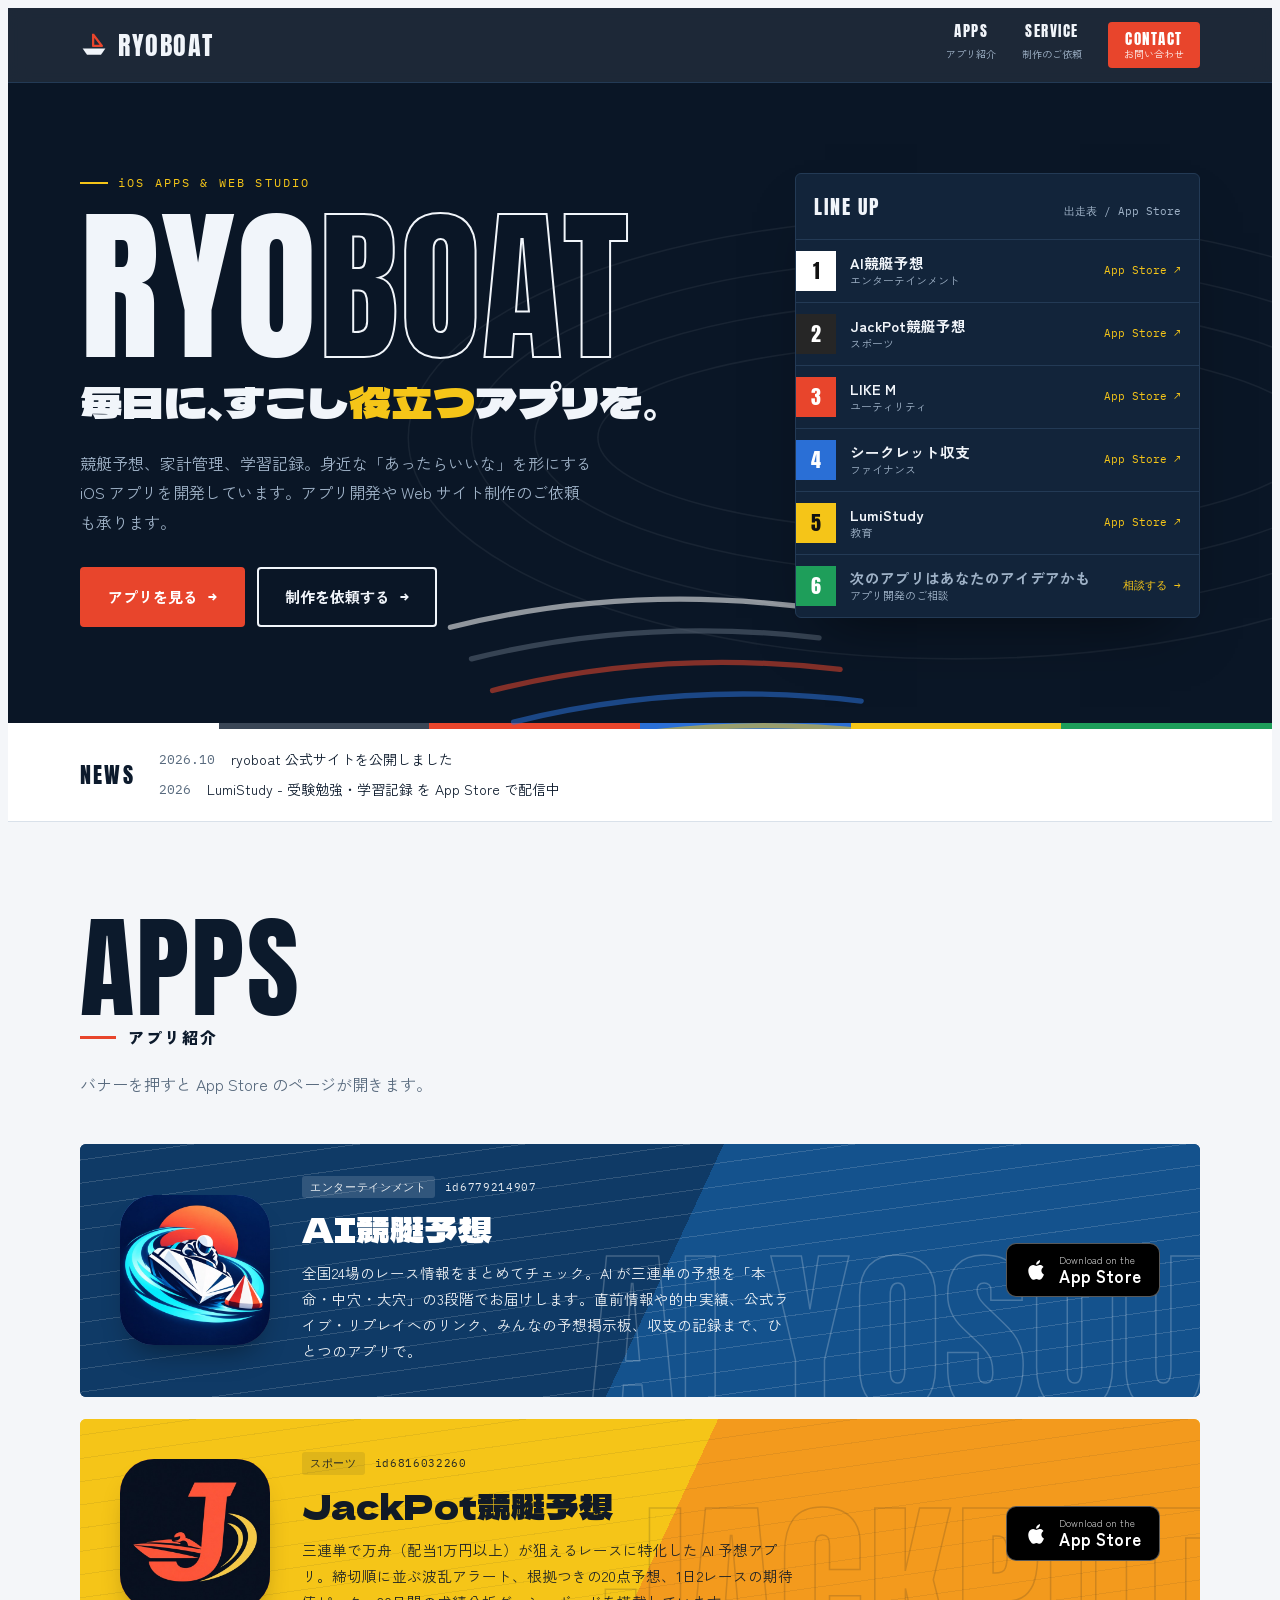
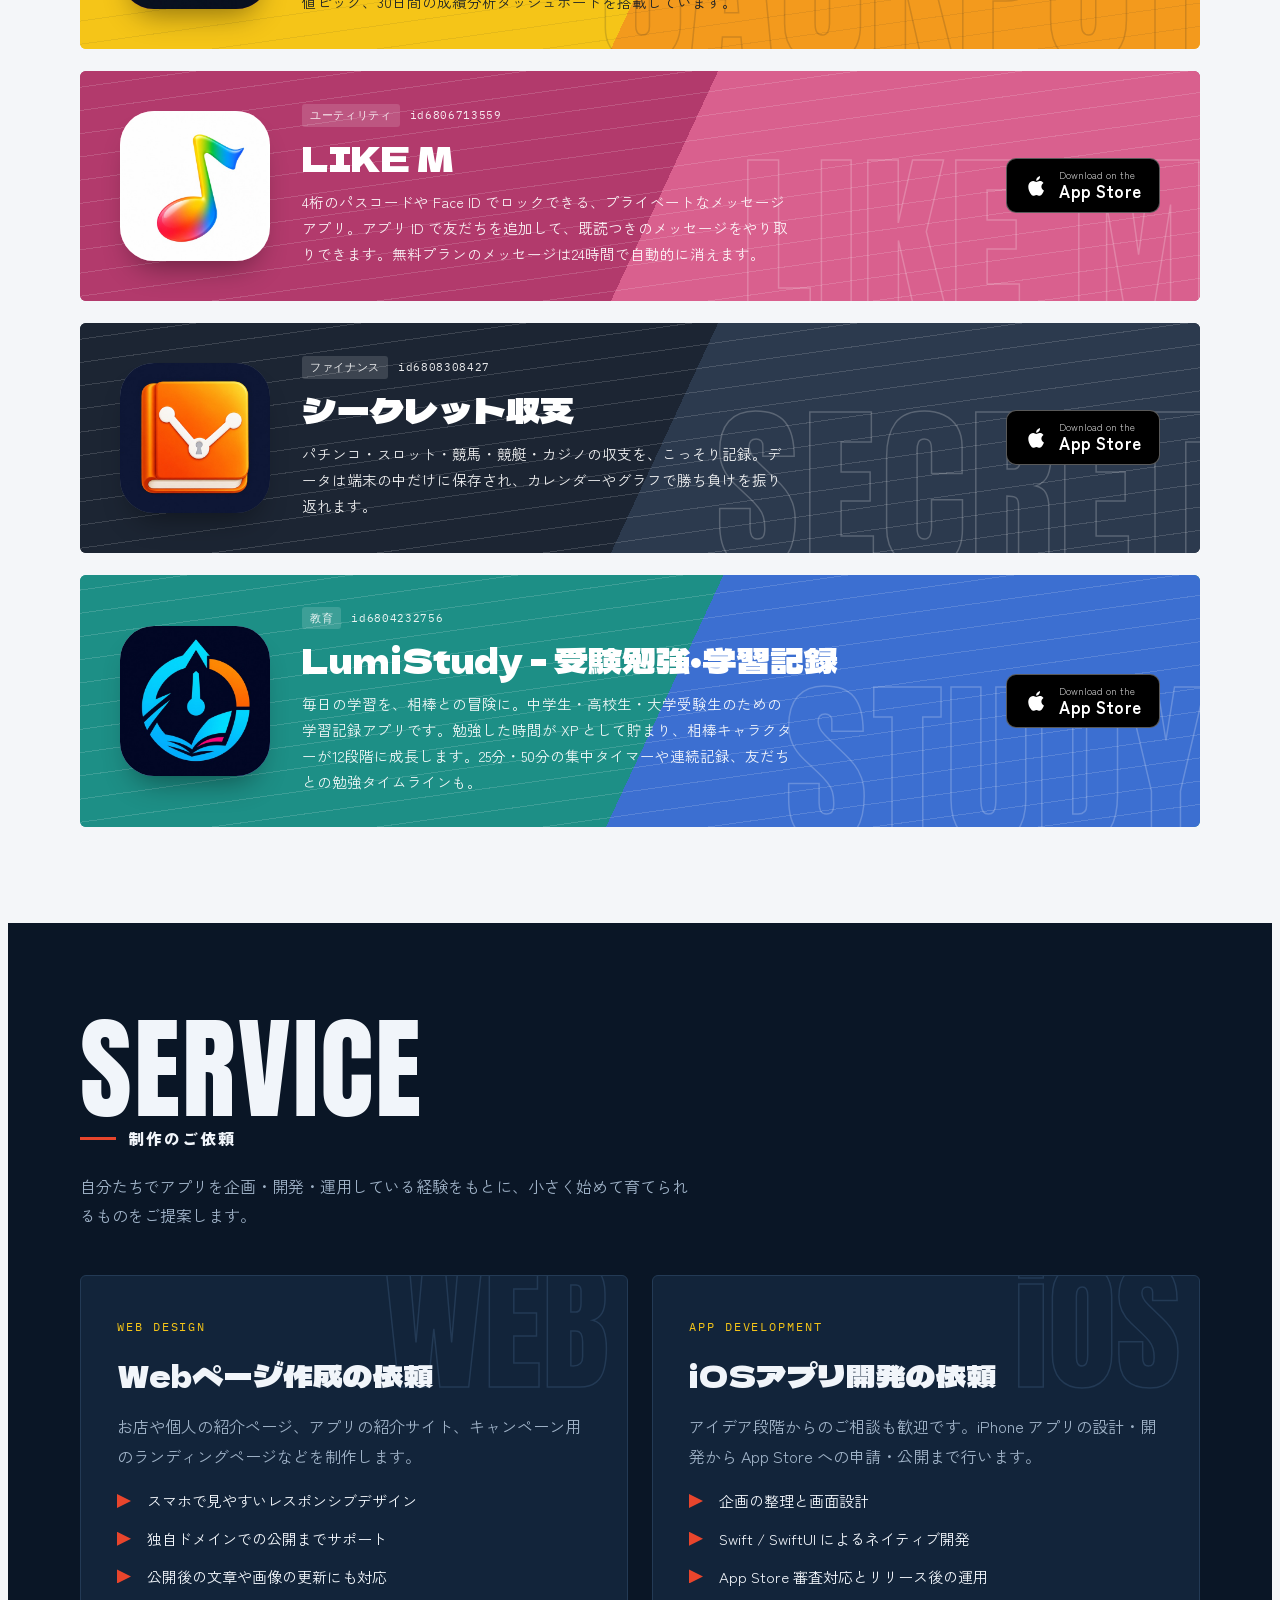
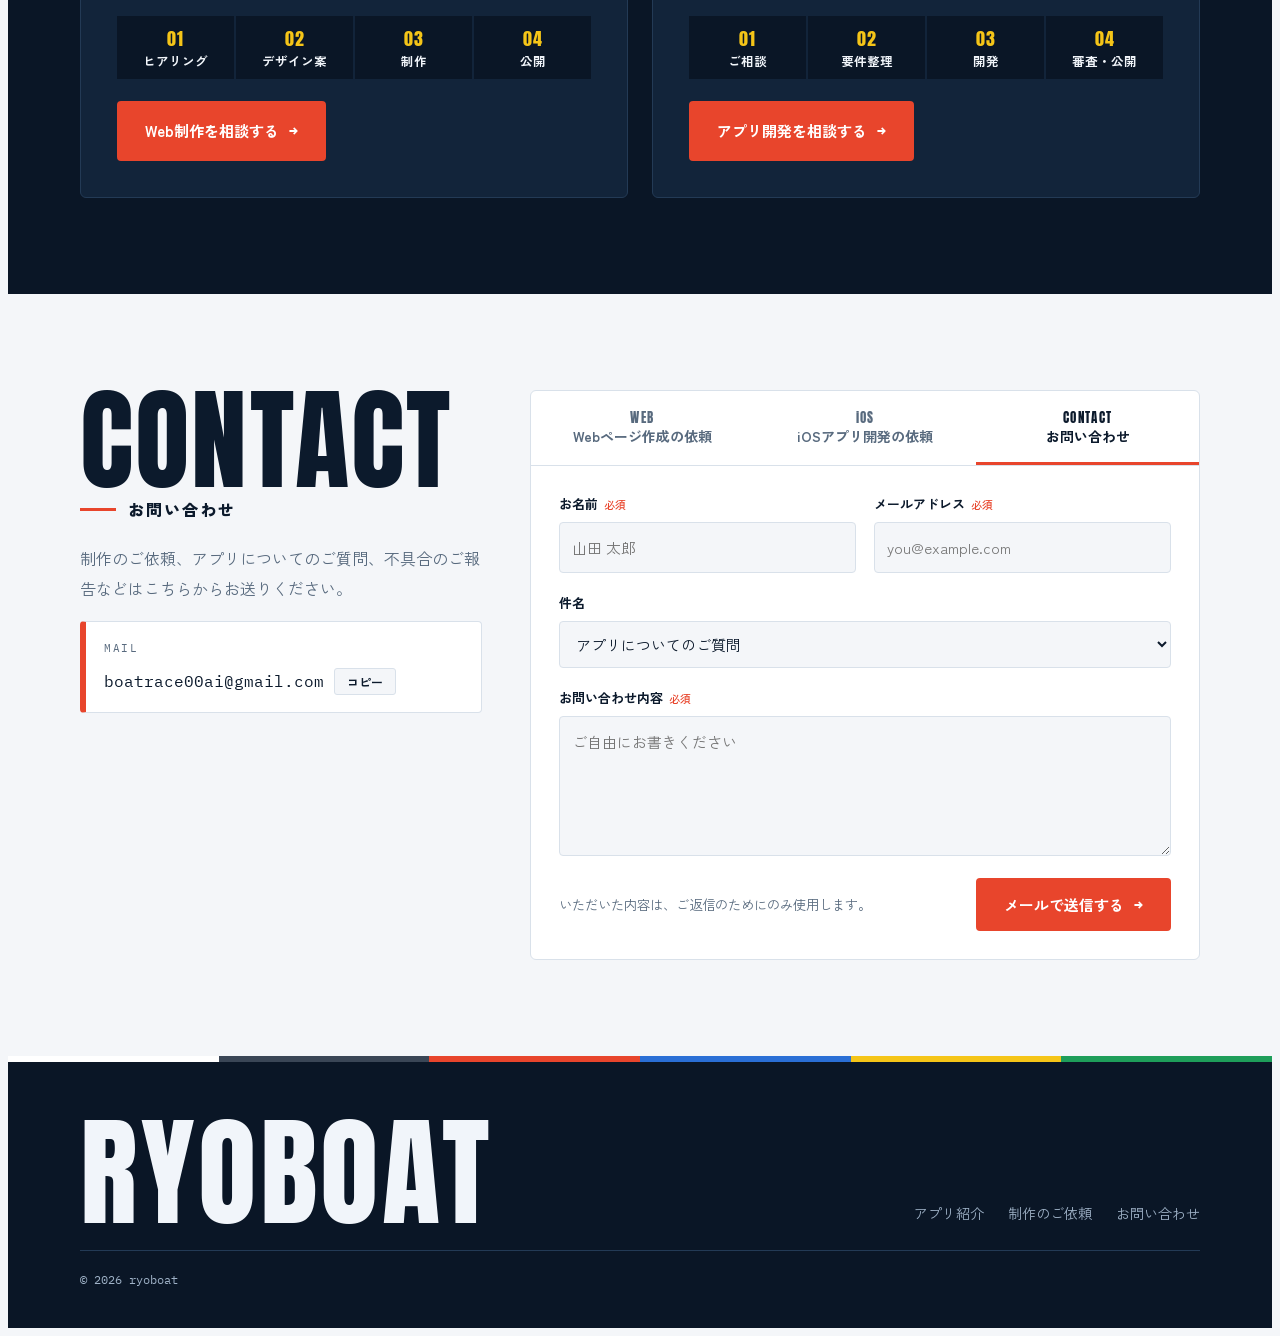
==== index.html @ 985fd4a5 "Add ryoboat.com site Co-Authored-By: Claude Opus 5.5 (1M context) <noreply@anthropic.com> Claude-Ses" ====
<!doctype html>
<html lang="ja">
<head>
<meta charset="utf-8">
<meta name="viewport" content="width=device-width, initial-scale=1, viewport-fit=cover">
<title>ryoboat</title>
<meta name="claude:viewport-fit-sides" content="cover">
<meta name="description" content="ryoboat は iOS アプリの開発と Web サイト制作を行う個人スタジオです。">
<link rel="preconnect" href="https://fonts.googleapis.com">
<link rel="preconnect" href="https://fonts.gstatic.com" crossorigin>
<link rel="stylesheet" href="https://fonts.googleapis.com/css2?family=Anton&family=Dela+Gothic+One&family=Zen+Kaku+Gothic+New:wght@400;500;700;900&family=IBM+Plex+Mono:wght@500&display=swap">
<style>
/* Layout: 夜の水面のような濃紺の帯と明るい紙面を交互に重ねる。英字の大見出し＋和文サブタイトル、競艇の6枠カラーを全体のアクセントに使う */
:root {
  --paper: #f4f6f9;
  --surface: #ffffff;
  --ink: #0c1a2c;
  --muted: #586a7e;
  --line: #d9e1ea;
  --night: #0a1626;       /* 濃紺の帯（両テーマ共通） */
  --night-2: #12243a;
  --night-ink: #f1f5fa;
  --night-muted: #9fb2c7;
  --night-line: #233a55;
  --accent: #e8452c;      /* 3号艇の赤 */
  --accent-ink: #ffffff;
  --lane1: #ffffff; --lane2: #1b1b1b; --lane3: #e8452c; --lane4: #2a6fd6; --lane5: #f5c518; --lane6: #1e9e5a;
  --font-en: "Anton", "Impact", "Arial Narrow", sans-serif;
  --font-display: "Dela Gothic One", "Hiragino Sans", "Yu Gothic", sans-serif;
  --font-body: "Zen Kaku Gothic New", "Hiragino Sans", "Yu Gothic", "Meiryo", sans-serif;
  --font-mono: "IBM Plex Mono", ui-monospace, Menlo, monospace;
}
@media (prefers-color-scheme: dark) {
  :root:not([data-theme="light"]) {
    --paper: #0e1b2b; --surface: #15263b; --ink: #edf2f8; --muted: #9aaec3; --line: #253c57;
    --night: #060e19; --night-2: #0d1a2b; --night-line: #1d3048;
    --accent: #ff5a3c; --accent-ink: #1b0904;
    color-scheme: dark;
  }
}
:root[data-theme="dark"] {
  --paper: #0e1b2b; --surface: #15263b; --ink: #edf2f8; --muted: #9aaec3; --line: #253c57;
  --night: #060e19; --night-2: #0d1a2b; --night-line: #1d3048;
  --accent: #ff5a3c; --accent-ink: #1b0904;
  color-scheme: dark;
}

* { box-sizing: border-box; }
[hidden] { display: none !important; }
html { scroll-behavior: smooth; }
@media (prefers-reduced-motion: reduce) { html { scroll-behavior: auto; } *, *::before, *::after { transition: none !important; } }
body {
  background: var(--paper); color: var(--ink);
  font-family: var(--font-body); font-size: 16px; line-height: 1.85;
  -webkit-font-smoothing: antialiased; overflow-x: hidden;
}
a { color: inherit; }
:focus-visible { outline: 3px solid var(--lane5); outline-offset: 3px; border-radius: 4px; }

.wrap {
  max-width: 1160px; margin: 0 auto;
  padding-left: max(20px, env(safe-area-inset-left, 0px));
  padding-right: max(20px, env(safe-area-inset-right, 0px));
}
.night { background: var(--night); color: var(--night-ink); }

/* 6枠カラーのストライプ */
.lanes { display: flex; height: 6px; }
.lanes i { flex: 1; }
.lanes i:nth-child(1) { background: var(--lane1); } .lanes i:nth-child(2) { background: var(--lane2); }
.lanes i:nth-child(3) { background: var(--lane3); } .lanes i:nth-child(4) { background: var(--lane4); }
.lanes i:nth-child(5) { background: var(--lane5); } .lanes i:nth-child(6) { background: var(--lane6); }
.night .lanes i:nth-child(2) { background: #3a4656; }

/* Header */
.site-header {
  position: sticky; top: env(safe-area-inset-top, 0px); z-index: 20;
  background: color-mix(in srgb, var(--night) 92%, transparent); color: var(--night-ink);
  backdrop-filter: blur(10px); -webkit-backdrop-filter: blur(10px);
  border-bottom: 1px solid var(--night-line);
}
.site-header .wrap { display: flex; align-items: center; justify-content: space-between; gap: 16px; padding-block: 14px; }
.logo { font-family: var(--font-en); font-size: 26px; letter-spacing: .06em; text-decoration: none; display: flex; align-items: center; gap: 10px; line-height: 1; }
.logo svg { width: 28px; height: 28px; }
.nav { display: flex; gap: 4px 26px; flex-wrap: wrap; justify-content: flex-end; }
.nav a { text-decoration: none; display: grid; line-height: 1.2; text-align: center; }
.nav a b { font-family: var(--font-en); font-weight: 400; font-size: 15px; letter-spacing: .1em; }
.nav a span { font-size: 10px; color: var(--night-muted); }
.nav a:hover b { color: var(--lane5); }
.nav .contact-link { background: var(--accent); color: var(--accent-ink); padding: 8px 16px; border-radius: 4px; }
.nav .contact-link span { color: inherit; opacity: .85; }
.nav .contact-link:hover b { color: inherit; }
@media (max-width: 640px) { .nav .hide-sm { display: none; } }

/* Hero */
.hero { position: relative; overflow: hidden; }
.hero-bg { position: absolute; inset: 0; pointer-events: none; }
.hero-bg svg { width: 100%; height: 100%; }
.hero .wrap { position: relative; display: grid; grid-template-columns: minmax(0, 1.25fr) minmax(0, .75fr); gap: 40px; align-items: center; padding-block: 80px 96px; }
@media (max-width: 880px) { .hero .wrap { grid-template-columns: 1fr; padding-block: 56px 64px; } }
.hero-copy { min-width: 0; }
.kicker { display: inline-flex; align-items: center; gap: 10px; font-family: var(--font-mono); font-size: 12px; letter-spacing: .18em; color: var(--lane5); }
.kicker::before { content: ""; width: 28px; height: 2px; background: currentColor; }
.hero-en {
  font-family: var(--font-en); font-weight: 400; line-height: .9; letter-spacing: .01em;
  font-size: clamp(64px, 13vw, 168px); margin: 18px 0 10px;
  color: transparent; -webkit-text-stroke: 2px var(--night-ink);
}
.hero-en span { color: var(--night-ink); -webkit-text-stroke: 0; }
.hero h1 { font-family: var(--font-display); font-weight: 400; font-size: clamp(26px, 3.6vw, 42px); line-height: 1.4; margin: 0 0 18px; text-wrap: balance; }
.hero h1 em { font-style: normal; color: var(--lane5); }
.hero p.lead { max-width: 32em; color: var(--night-muted); margin: 0 0 30px; }
.cta-row { display: flex; flex-wrap: wrap; gap: 12px; }
.btn {
  display: inline-flex; align-items: center; gap: 10px;
  padding: 14px 26px; border-radius: 4px; font-weight: 700; font-size: 15px;
  text-decoration: none; border: 2px solid currentColor; background: transparent; color: inherit;
  cursor: pointer; font-family: inherit; transition: transform .2s ease, background-color .2s ease;
}
.btn::after { content: "→"; font-family: var(--font-mono); }
.btn:hover { transform: translateX(2px); }
.btn.primary { background: var(--accent); border-color: var(--accent); color: var(--accent-ink); }

/* Hero visual: 6艇のアプリ「出走表」 */
.racecard { background: var(--night-2); border: 1px solid var(--night-line); border-radius: 6px; overflow: hidden; box-shadow: 0 30px 60px -30px rgba(0,0,0,.6); }
.racecard-head { display: flex; justify-content: space-between; align-items: baseline; padding: 14px 18px; border-bottom: 1px solid var(--night-line); }
.racecard-head b { font-family: var(--font-en); font-weight: 400; font-size: 20px; letter-spacing: .08em; }
.racecard-head span { font-family: var(--font-mono); font-size: 11px; color: var(--night-muted); }
.racecard ol { list-style: none; margin: 0; padding: 0; }
.racecard li a { display: grid; grid-template-columns: 40px 1fr auto; align-items: center; gap: 14px; padding: 11px 18px 11px 0; border-bottom: 1px solid var(--night-line); text-decoration: none; transition: background-color .2s ease; }
.racecard li:last-child a { border-bottom: 0; }
.racecard li a:hover { background: rgba(255,255,255,.04); }
.waku { height: 100%; min-height: 40px; display: grid; place-items: center; font-family: var(--font-en); font-size: 20px; }
.waku.w1 { background: var(--lane1); color: #111; } .waku.w2 { background: #262626; color: #fff; }
.waku.w3 { background: var(--lane3); color: #fff; } .waku.w4 { background: var(--lane4); color: #fff; }
.waku.w5 { background: var(--lane5); color: #111; } .waku.w6 { background: var(--lane6); color: #fff; }
.racecard .rname { font-weight: 700; font-size: 14.5px; line-height: 1.35; min-width: 0; }
.racecard .rname small { display: block; font-weight: 400; font-size: 11px; color: var(--night-muted); }
.racecard .go { font-family: var(--font-mono); font-size: 11px; color: var(--lane5); white-space: nowrap; }
.racecard li.next .rname { color: var(--night-muted); }

/* NEWS */
.news { border-bottom: 1px solid var(--line); background: var(--surface); }
.news .wrap { display: grid; grid-template-columns: auto minmax(0, 1fr); gap: 24px; align-items: center; padding-block: 18px; }
.news h2 { margin: 0; font-family: var(--font-en); font-weight: 400; font-size: 22px; letter-spacing: .1em; line-height: 1; }
.news ul { list-style: none; margin: 0; padding: 0; display: grid; gap: 4px; }
.news li { display: flex; flex-wrap: wrap; gap: 4px 16px; font-size: 14px; }
.news time { font-family: var(--font-mono); font-size: 12.5px; color: var(--muted); font-variant-numeric: tabular-nums; padding-top: 1px; }
.tag-tmp { font-size: 10.5px; color: var(--accent); border: 1px dashed currentColor; border-radius: 3px; padding: 0 6px; line-height: 1.7; align-self: center; }

/* Section heading */
section.block { padding-block: 96px; }
@media (max-width: 640px) { section.block { padding-block: 64px; } }
.heading { display: grid; gap: 4px; margin-bottom: 44px; }
.heading .en { font-family: var(--font-en); font-weight: 400; font-size: clamp(56px, 9vw, 112px); line-height: .9; letter-spacing: .02em; }
.heading .ja { display: flex; align-items: center; gap: 12px; font-weight: 900; font-size: 16px; letter-spacing: .12em; }
.heading .ja::before { content: ""; width: 36px; height: 3px; background: var(--accent); }
.heading p { margin: 14px 0 0; color: var(--muted); max-width: 38em; }
.night .heading p { color: var(--night-muted); }

/* App banners */
.apps { display: grid; gap: 22px; }
.banner {
  position: relative; overflow: hidden; isolation: isolate;
  display: grid; grid-template-columns: 150px minmax(0, 1fr) auto; align-items: center; gap: 32px;
  min-height: 230px; padding: 32px 40px; border-radius: 6px;
  color: #fff; text-decoration: none; background: var(--b1);
  transition: transform .25s ease, box-shadow .25s ease;
}
.banner::before { /* 斜めの色面 */
  content: ""; position: absolute; inset: 0; z-index: -2;
  background: linear-gradient(115deg, var(--b1) 0 52%, var(--b2) 52% 100%);
}
.banner::after { /* 水面ライン */
  content: ""; position: absolute; inset: 0; z-index: -1; opacity: .14;
  background: repeating-linear-gradient(-8deg, transparent 0 22px, #fff 22px 23px);
}
.banner:hover { transform: translateY(-3px); box-shadow: 0 22px 40px -24px rgba(10,22,38,.55); }
.banner .ghost {
  position: absolute; right: -10px; bottom: -28px; z-index: -1;
  font-family: var(--font-en); font-size: clamp(90px, 14vw, 180px); line-height: 1; letter-spacing: .02em;
  color: transparent; -webkit-text-stroke: 1.5px rgba(255,255,255,.22); white-space: nowrap; pointer-events: none;
}
.banner .icon {
  width: 150px; height: 150px; border-radius: 34px; display: grid; place-items: center;
  font-family: var(--font-en); font-size: 54px; letter-spacing: .02em;
  background: var(--ic); color: #fff; box-shadow: 0 18px 30px -14px rgba(0,0,0,.45), inset 0 0 0 1px rgba(255,255,255,.2);
}
.banner .icon { position: relative; overflow: hidden; }
.banner .icon img { position: absolute; inset: 0; width: 100%; height: 100%; object-fit: cover; }
.banner .body { min-width: 0; }
.banner .meta { display: flex; flex-wrap: wrap; gap: 6px 10px; align-items: center; font-family: var(--font-mono); font-size: 11px; letter-spacing: .06em; opacity: .9; }
.banner .meta .chip { background: rgba(255,255,255,.16); border-radius: 3px; padding: 1px 8px; }
.banner .meta .tmp { border: 1px dashed rgba(255,255,255,.7); border-radius: 3px; padding: 0 7px; }
.banner h3 { font-family: var(--font-display); font-weight: 400; font-size: clamp(24px, 3vw, 34px); line-height: 1.35; margin: 8px 0 8px; text-wrap: balance; }
.banner p { margin: 0; font-size: 14.5px; line-height: 1.8; max-width: 34em; opacity: .92; }
.store {
  display: inline-flex; align-items: center; gap: 10px; white-space: nowrap;
  background: #000; color: #fff; border: 1px solid rgba(255,255,255,.35); border-radius: 10px; padding: 10px 18px;
  font-size: 13px; line-height: 1.2;
}
.store svg { width: 24px; height: 24px; }
.store small { display: block; font-size: 10px; opacity: .8; }
.store strong { font-size: 17px; font-weight: 700; letter-spacing: .01em; }
.banner.dark-text { color: #111a26; }
.banner.dark-text .ghost { -webkit-text-stroke-color: rgba(17,26,38,.16); }
.banner.dark-text .meta .chip { background: rgba(17,26,38,.1); }
.banner.dark-text .meta .tmp { border-color: rgba(17,26,38,.55); }
.banner.dark-text::after { background: repeating-linear-gradient(-8deg, transparent 0 22px, #111a26 22px 23px); opacity: .07; }
@media (max-width: 820px) {
  .banner { grid-template-columns: 96px minmax(0, 1fr); gap: 18px 20px; padding: 24px; min-height: 0; }
  .banner .icon { width: 96px; height: 96px; border-radius: 22px; font-size: 34px; }
  .banner .store { grid-column: 1 / -1; justify-self: start; }
}
@media (max-width: 460px) {
  .banner { grid-template-columns: 1fr; }
  .banner .icon { width: 80px; height: 80px; border-radius: 19px; font-size: 28px; }
}

/* Services */
.services { display: grid; grid-template-columns: repeat(2, minmax(0, 1fr)); gap: 24px; }
@media (max-width: 820px) { .services { grid-template-columns: 1fr; } }
.service { position: relative; overflow: hidden; background: var(--night-2); border: 1px solid var(--night-line); border-radius: 6px; padding: 40px 36px 36px; display: flex; flex-direction: column; gap: 16px; }
.service .big { position: absolute; top: -18px; right: 18px; font-family: var(--font-en); font-size: 140px; line-height: 1; color: transparent; -webkit-text-stroke: 1.5px var(--night-line); pointer-events: none; }
.service .label { font-family: var(--font-mono); font-size: 12px; letter-spacing: .16em; color: var(--lane5); position: relative; }
.service h3 { font-family: var(--font-display); font-weight: 400; font-size: clamp(24px, 2.8vw, 30px); margin: 0; line-height: 1.4; position: relative; }
.service > p { margin: 0; color: var(--night-muted); position: relative; }
.service ul { margin: 0; padding: 0; list-style: none; display: grid; gap: 10px; }
.service li { display: grid; grid-template-columns: 22px 1fr; gap: 8px; font-size: 15px; }
.service li::before { content: ""; width: 14px; height: 14px; margin-top: .45em; background: var(--accent); clip-path: polygon(0 0, 100% 50%, 0 100%); }
.steps { display: grid; grid-template-columns: repeat(4, minmax(0, 1fr)); gap: 2px; margin-top: auto; padding-top: 10px; counter-reset: step; }
.steps span { counter-increment: step; background: var(--night); padding: 10px 8px; font-size: 12.5px; font-weight: 700; text-align: center; line-height: 1.4; }
.steps span::before { content: "0" counter(step); display: block; font-family: var(--font-en); font-weight: 400; font-size: 18px; color: var(--lane5); letter-spacing: .04em; }
.service .btn { align-self: flex-start; margin-top: 6px; }

/* Contact */
.contact { display: grid; grid-template-columns: minmax(0, .9fr) minmax(0, 1.5fr); gap: 48px; align-items: start; }
@media (max-width: 900px) { .contact { grid-template-columns: 1fr; gap: 8px; } }
.contact-aside > p { color: var(--muted); margin: 0 0 18px; }
.mail-card { background: var(--surface); border: 1px solid var(--line); border-left: 6px solid var(--accent); border-radius: 4px; padding: 16px 18px; display: grid; gap: 8px; }
.mail-card small { font-family: var(--font-mono); font-size: 11px; letter-spacing: .14em; color: var(--muted); }
.mail-row { display: flex; flex-wrap: wrap; align-items: center; gap: 10px; }
.mail-row span { font-family: var(--font-mono); font-size: 16px; user-select: all; overflow-wrap: anywhere; }
.mini { font-family: var(--font-body); font-size: 12px; font-weight: 700; padding: 4px 12px; border-radius: 3px; border: 1px solid var(--line); background: var(--paper); color: var(--ink); cursor: pointer; }

.form { background: var(--surface); border: 1px solid var(--line); border-radius: 6px; padding: 28px; }
.tabs { display: grid; grid-template-columns: repeat(3, minmax(0, 1fr)); gap: 0; margin: -28px -28px 26px; border-bottom: 1px solid var(--line); }
.tab { border: 0; border-bottom: 3px solid transparent; background: transparent; color: var(--muted); font-family: inherit; font-size: 14px; font-weight: 700; padding: 18px 10px 15px; cursor: pointer; line-height: 1.4; }
.tab small { display: block; font-family: var(--font-en); font-weight: 400; font-size: 13px; letter-spacing: .1em; }
.tab[aria-selected="true"] { color: var(--ink); border-bottom-color: var(--accent); }
@media (max-width: 520px) { .tab { font-size: 12px; padding-inline: 4px; } }
.fields { display: grid; grid-template-columns: repeat(2, minmax(0, 1fr)); gap: 18px; }
@media (max-width: 560px) { .fields { grid-template-columns: 1fr; } }
.field { display: grid; gap: 6px; min-width: 0; }
.field.full { grid-column: 1 / -1; }
.field label { font-size: 13px; font-weight: 700; }
.field label .req { color: var(--accent); font-weight: 500; margin-left: 6px; font-size: 11px; }
input, select, textarea {
  width: 100%; font: inherit; font-size: 15px; color: var(--ink);
  background: var(--paper); border: 1px solid var(--line); border-radius: 4px; padding: 11px 12px;
}
textarea { min-height: 140px; resize: vertical; }
input:focus, select:focus, textarea:focus { outline: 2px solid var(--lane4); outline-offset: 0; border-color: transparent; }
.form-foot { display: flex; flex-wrap: wrap; align-items: center; justify-content: space-between; gap: 14px; margin-top: 22px; }
.form-foot small { color: var(--muted); }
.result { margin-top: 22px; border: 1px dashed var(--lane4); border-radius: 4px; padding: 16px; }
.result h4 { margin: 0 0 6px; font-size: 15px; }
.result p { margin: 0 0 10px; font-size: 13.5px; color: var(--muted); }
.result pre { margin: 0 0 10px; white-space: pre-wrap; overflow-wrap: anywhere; font-family: var(--font-mono); font-size: 12.5px; background: var(--paper); border-radius: 4px; padding: 12px; max-height: 260px; overflow: auto; }

/* Footer */
footer .wrap { display: grid; grid-template-columns: minmax(0, 1fr) auto; gap: 24px; align-items: end; padding-block: 56px 36px; }
@media (max-width: 640px) { footer .wrap { grid-template-columns: 1fr; } }
footer .wordmark { font-family: var(--font-en); font-size: clamp(56px, 10vw, 120px); line-height: .9; letter-spacing: .03em; }
footer nav { display: flex; flex-wrap: wrap; gap: 8px 24px; font-size: 14px; }
footer nav a { text-decoration: none; color: var(--night-muted); }
footer nav a:hover { color: var(--night-ink); }
footer .copy { grid-column: 1 / -1; font-family: var(--font-mono); font-size: 12px; color: var(--night-muted); border-top: 1px solid var(--night-line); padding-top: 18px; }
</style>
</head>
<body>

<svg width="0" height="0" style="position:absolute" aria-hidden="true">
  <symbol id="apple" viewBox="0 0 24 24"><path fill="currentColor" d="M16.4 12.6c0-2.4 2-3.6 2.1-3.7-1.1-1.7-2.9-1.9-3.5-1.9-1.5-.2-2.9.9-3.7.9-.8 0-1.9-.9-3.2-.8-1.6 0-3.1 1-4 2.4-1.7 3-.4 7.4 1.2 9.8.8 1.2 1.8 2.5 3 2.4 1.2 0 1.7-.8 3.1-.8 1.5 0 1.9.8 3.2.8 1.3 0 2.2-1.2 3-2.4.9-1.4 1.3-2.7 1.3-2.8 0 0-2.5-1-2.5-3.9zM14 5.3c.7-.8 1.1-1.9 1-3-1 0-2.1.7-2.8 1.5-.6.7-1.2 1.8-1 2.9 1.1.1 2.1-.6 2.8-1.4z"/></symbol>
</svg>

<header class="site-header">
  <div class="wrap">
    <a class="logo" href="#top" aria-label="ryoboat トップへ">
      <svg viewBox="0 0 32 32" aria-hidden="true"><path d="M3 20h26l-5 7H8z" fill="currentColor"/><path d="M15 3v15M15 4l10 13H15" fill="none" stroke="var(--accent)" stroke-width="2.6" stroke-linejoin="round"/></svg>
      RYOBOAT
    </a>
    <nav class="nav" aria-label="メインメニュー">
      <a href="#apps"><b>APPS</b><span>アプリ紹介</span></a>
      <a href="#services" class="hide-sm"><b>SERVICE</b><span>制作のご依頼</span></a>
      <a href="#contact" class="contact-link"><b>CONTACT</b><span>お問い合わせ</span></a>
    </nav>
  </div>
</header>

<main id="top">
  <div class="hero night">
    <div class="hero-bg" aria-hidden="true">
      <svg viewBox="0 0 1200 700" preserveAspectRatio="xMidYMid slice">
        <g fill="none" stroke="#ffffff" stroke-opacity=".06" stroke-width="1.5">
          <ellipse cx="900" cy="380" rx="520" ry="210"/>
          <ellipse cx="900" cy="380" rx="460" ry="170"/>
          <ellipse cx="900" cy="380" rx="400" ry="130"/>
          <ellipse cx="900" cy="380" rx="340" ry="90"/>
        </g>
        <g stroke-width="5" stroke-linecap="round" fill="none" stroke-opacity=".55">
          <path d="M420 560 q 160 -40 330 -20" stroke="#ffffff"/>
          <path d="M440 590 q 160 -40 330 -20" stroke="#5c6878"/>
          <path d="M460 620 q 160 -40 330 -20" stroke="#e8452c"/>
          <path d="M480 650 q 160 -40 330 -20" stroke="#2a6fd6"/>
          <path d="M500 680 q 160 -40 330 -20" stroke="#f5c518"/>
          <path d="M520 710 q 160 -40 330 -20" stroke="#1e9e5a"/>
        </g>
      </svg>
    </div>
    <div class="wrap">
      <div class="hero-copy">
        <div class="kicker">iOS APPS &amp; WEB STUDIO</div>
        <p class="hero-en" aria-hidden="true"><span>RYO</span>BOAT</p>
        <h1>毎日に、すこし<em>役立つ</em>アプリを。</h1>
        <p class="lead">競艇予想、家計管理、学習記録。身近な「あったらいいな」を形にする iOS アプリを開発しています。アプリ開発や Web サイト制作のご依頼も承ります。</p>
        <div class="cta-row">
          <a class="btn primary" href="#apps">アプリを見る</a>
          <a class="btn" href="#services">制作を依頼する</a>
        </div>
      </div>

      <div class="racecard" aria-label="アプリ一覧">
        <div class="racecard-head"><b>LINE UP</b><span>出走表 / App Store</span></div>
        <ol>
          <li><a href="https://apps.apple.com/us/app/ai%E7%AB%B6%E8%89%87%E4%BA%88%E6%83%B3/id6779214907" target="_blank" rel="noopener"><span class="waku w1">1</span><span class="rname">AI競艇予想<small>エンターテインメント</small></span><span class="go">App Store ↗</span></a></li>
          <li><a href="https://apps.apple.com/us/app/jackpot%E7%AB%B6%E8%89%87%E4%BA%88%E6%83%B3/id6816032260" target="_blank" rel="noopener"><span class="waku w2">2</span><span class="rname">JackPot競艇予想<small>スポーツ</small></span><span class="go">App Store ↗</span></a></li>
          <li><a href="https://apps.apple.com/us/app/like-m/id6806713559" target="_blank" rel="noopener"><span class="waku w3">3</span><span class="rname">LIKE M<small>ユーティリティ</small></span><span class="go">App Store ↗</span></a></li>
          <li><a href="https://apps.apple.com/us/app/%E3%82%B7%E3%83%BC%E3%82%AF%E3%83%AC%E3%83%83%E3%83%88%E5%8F%8E%E6%94%AF/id6808308427" target="_blank" rel="noopener"><span class="waku w4">4</span><span class="rname">シークレット収支<small>ファイナンス</small></span><span class="go">App Store ↗</span></a></li>
          <li><a href="https://apps.apple.com/us/app/lumistudy-%E5%8F%97%E9%A8%93%E5%8B%89%E5%BC%B7-%E5%AD%A6%E7%BF%92%E8%A8%98%E9%8C%B2/id6804232756" target="_blank" rel="noopener"><span class="waku w5">5</span><span class="rname">LumiStudy<small>教育</small></span><span class="go">App Store ↗</span></a></li>
          <li class="next"><a href="#contact" data-open-tab="ios"><span class="waku w6">6</span><span class="rname">次のアプリはあなたのアイデアかも<small>アプリ開発のご相談</small></span><span class="go">相談する →</span></a></li>
        </ol>
      </div>
    </div>
    <div class="lanes" aria-hidden="true"><i></i><i></i><i></i><i></i><i></i><i></i></div>
  </div>

  <div class="news">
    <div class="wrap">
      <h2>NEWS</h2>
      <ul>
        <li><time datetime="2026-10">2026.10</time><span>ryoboat 公式サイトを公開しました</span></li>
        <li><time datetime="2026">2026</time><span>LumiStudy - 受験勉強・学習記録 を App Store で配信中</span></li>
      </ul>
    </div>
  </div>

  <section class="block" id="apps">
    <div class="wrap">
      <div class="heading">
        <span class="en">APPS</span>
        <span class="ja">アプリ紹介</span>
        <p>バナーを押すと App Store のページが開きます。</p>
      </div>

      <div class="apps">
        <a class="banner" style="--b1:#0f3a66;--b2:#14528d;--ic:linear-gradient(140deg,#2a6fd6,#0a1626)" href="https://apps.apple.com/us/app/ai%E7%AB%B6%E8%89%87%E4%BA%88%E6%83%B3/id6779214907" target="_blank" rel="noopener">
          <span class="ghost" aria-hidden="true">AI YOSOU</span>
          <span class="icon" aria-hidden="true">AI<img src="icons/ai-kyotei.png" alt="" width="512" height="512" loading="lazy" onerror="this.remove()"></span>
          <span class="body">
            <span class="meta"><span class="chip">エンターテインメント</span><span>id6779214907</span></span>
            <h3>AI競艇予想</h3>
            <p>全国24場のレース情報をまとめてチェック。AI が三連単の予想を「本命・中穴・大穴」の3段階でお届けします。直前情報や的中実績、公式ライブ・リプレイへのリンク、みんなの予想掲示板、収支の記録まで、ひとつのアプリで。</p>
          </span>
          <span class="store"><svg aria-hidden="true"><use href="#apple"/></svg><span><small>Download on the</small><strong>App Store</strong></span></span>
        </a>

        <a class="banner dark-text" style="--b1:#f5c518;--b2:#f39a1d;--ic:linear-gradient(140deg,#e8452c,#8f1d0e)" href="https://apps.apple.com/us/app/jackpot%E7%AB%B6%E8%89%87%E4%BA%88%E6%83%B3/id6816032260" target="_blank" rel="noopener">
          <span class="ghost" aria-hidden="true">JACKPOT</span>
          <span class="icon" aria-hidden="true">JP<img src="icons/jackpot.png" alt="" width="512" height="512" loading="lazy" onerror="this.remove()"></span>
          <span class="body">
            <span class="meta"><span class="chip">スポーツ</span><span>id6816032260</span></span>
            <h3>JackPot競艇予想</h3>
            <p>三連単で万舟（配当1万円以上）が狙えるレースに特化した AI 予想アプリ。締切順に並ぶ波乱アラート、根拠つきの20点予想、1日2レースの期待値ピック、30日間の成績分析ダッシュボードを搭載しています。</p>
          </span>
          <span class="store"><svg aria-hidden="true"><use href="#apple"/></svg><span><small>Download on the</small><strong>App Store</strong></span></span>
        </a>

        <a class="banner" style="--b1:#b23a6c;--b2:#d9608e;--ic:linear-gradient(140deg,#ff9fbf,#9b2a5c)" href="https://apps.apple.com/us/app/like-m/id6806713559" target="_blank" rel="noopener">
          <span class="ghost" aria-hidden="true">LIKE M</span>
          <span class="icon" aria-hidden="true">LM<img src="icons/like-m.png" alt="" width="512" height="512" loading="lazy" onerror="this.remove()"></span>
          <span class="body">
            <span class="meta"><span class="chip">ユーティリティ</span><span>id6806713559</span></span>
            <h3>LIKE M</h3>
            <p>4桁のパスコードや Face ID でロックできる、プライベートなメッセージアプリ。アプリ ID で友だちを追加して、既読つきのメッセージをやり取りできます。無料プランのメッセージは24時間で自動的に消えます。</p>
          </span>
          <span class="store"><svg aria-hidden="true"><use href="#apple"/></svg><span><small>Download on the</small><strong>App Store</strong></span></span>
        </a>

        <a class="banner" style="--b1:#1c2533;--b2:#2c3a4e;--ic:linear-gradient(140deg,#3d4c62,#0a0f17)" href="https://apps.apple.com/us/app/%E3%82%B7%E3%83%BC%E3%82%AF%E3%83%AC%E3%83%83%E3%83%88%E5%8F%8E%E6%94%AF/id6808308427" target="_blank" rel="noopener">
          <span class="ghost" aria-hidden="true">SECRET</span>
          <span class="icon" aria-hidden="true">¥<img src="icons/secret-shushi.png" alt="" width="512" height="512" loading="lazy" onerror="this.remove()"></span>
          <span class="body">
            <span class="meta"><span class="chip">ファイナンス</span><span>id6808308427</span></span>
            <h3>シークレット収支</h3>
            <p>パチンコ・スロット・競馬・競艇・カジノの収支を、こっそり記録。データは端末の中だけに保存され、カレンダーやグラフで勝ち負けを振り返れます。</p>
          </span>
          <span class="store"><svg aria-hidden="true"><use href="#apple"/></svg><span><small>Download on the</small><strong>App Store</strong></span></span>
        </a>

        <a class="banner" style="--b1:#1d8f86;--b2:#3c6fd1;--ic:linear-gradient(140deg,#8be0d4,#4a6fd8)" href="https://apps.apple.com/us/app/lumistudy-%E5%8F%97%E9%A8%93%E5%8B%89%E5%BC%B7-%E5%AD%A6%E7%BF%92%E8%A8%98%E9%8C%B2/id6804232756" target="_blank" rel="noopener">
          <span class="ghost" aria-hidden="true">STUDY</span>
          <span class="icon" aria-hidden="true">Lu<img src="icons/lumistudy.png" alt="" width="512" height="512" loading="lazy" onerror="this.remove()"></span>
          <span class="body">
            <span class="meta"><span class="chip">教育</span><span>id6804232756</span></span>
            <h3>LumiStudy - 受験勉強・学習記録</h3>
            <p>毎日の学習を、相棒との冒険に。中学生・高校生・大学受験生のための学習記録アプリです。勉強した時間が XP として貯まり、相棒キャラクターが12段階に成長します。25分・50分の集中タイマーや連続記録、友だちとの勉強タイムラインも。</p>
          </span>
          <span class="store"><svg aria-hidden="true"><use href="#apple"/></svg><span><small>Download on the</small><strong>App Store</strong></span></span>
        </a>
      </div>
    </div>
  </section>

  <section class="block night" id="services">
    <div class="wrap">
      <div class="heading">
        <span class="en">SERVICE</span>
        <span class="ja">制作のご依頼</span>
        <p>自分たちでアプリを企画・開発・運用している経験をもとに、小さく始めて育てられるものをご提案します。</p>
      </div>
      <div class="services">
        <article class="service" id="web">
          <span class="big" aria-hidden="true">WEB</span>
          <span class="label">WEB DESIGN</span>
          <h3>Webページ作成の依頼</h3>
          <p>お店や個人の紹介ページ、アプリの紹介サイト、キャンペーン用のランディングページなどを制作します。</p>
          <ul>
            <li>スマホで見やすいレスポンシブデザイン</li>
            <li>独自ドメインでの公開までサポート</li>
            <li>公開後の文章や画像の更新にも対応</li>
          </ul>
          <div class="steps"><span>ヒアリング</span><span>デザイン案</span><span>制作</span><span>公開</span></div>
          <a class="btn primary" href="#contact" data-open-tab="web">Web制作を相談する</a>
        </article>
        <article class="service" id="ios">
          <span class="big" aria-hidden="true">iOS</span>
          <span class="label">APP DEVELOPMENT</span>
          <h3>iOSアプリ開発の依頼</h3>
          <p>アイデア段階からのご相談も歓迎です。iPhone アプリの設計・開発から App Store への申請・公開まで行います。</p>
          <ul>
            <li>企画の整理と画面設計</li>
            <li>Swift / SwiftUI によるネイティブ開発</li>
            <li>App Store 審査対応とリリース後の運用</li>
          </ul>
          <div class="steps"><span>ご相談</span><span>要件整理</span><span>開発</span><span>審査・公開</span></div>
          <a class="btn primary" href="#contact" data-open-tab="ios">アプリ開発を相談する</a>
        </article>
      </div>
    </div>
  </section>

  <section class="block" id="contact">
    <div class="wrap contact">
      <div class="contact-aside">
        <div class="heading" style="margin-bottom:20px">
          <span class="en">CONTACT</span>
          <span class="ja">お問い合わせ</span>
        </div>
        <p>制作のご依頼、アプリについてのご質問、不具合のご報告などはこちらからお送りください。</p>
        <div class="mail-card">
          <small>MAIL</small>
          <div class="mail-row">
            <span id="mail-addr">boatrace00ai@gmail.com</span>
            <button class="mini" type="button" id="copy-mail">コピー</button>
          </div>
        </div>
      </div>

      <form class="form" id="contact-form" novalidate>
        <div class="tabs" role="tablist" aria-label="お問い合わせの種類">
          <button class="tab" type="button" role="tab" id="tab-web" data-kind="web" aria-selected="false"><small>WEB</small>Webページ作成の依頼</button>
          <button class="tab" type="button" role="tab" id="tab-ios" data-kind="ios" aria-selected="false"><small>iOS</small>iOSアプリ開発の依頼</button>
          <button class="tab" type="button" role="tab" id="tab-other" data-kind="other" aria-selected="true"><small>CONTACT</small>お問い合わせ</button>
        </div>

        <div class="fields">
          <div class="field">
            <label for="f-name">お名前<span class="req">必須</span></label>
            <input id="f-name" name="name" required autocomplete="name" placeholder="山田 太郎">
          </div>
          <div class="field">
            <label for="f-email">メールアドレス<span class="req">必須</span></label>
            <input id="f-email" name="email" type="email" required autocomplete="email" placeholder="you@example.com">
          </div>

          <div class="field" data-for="web ios">
            <label for="f-company">会社名・屋号</label>
            <input id="f-company" name="company" autocomplete="organization" placeholder="任意">
          </div>
          <div class="field" data-for="web ios">
            <label for="f-budget">ご予算の目安</label>
            <select id="f-budget" name="budget">
              <option value="">選択してください</option>
              <option>〜10万円</option>
              <option>10〜30万円</option>
              <option>30〜100万円</option>
              <option>100万円〜</option>
              <option>未定・相談したい</option>
            </select>
          </div>
          <div class="field" data-for="web">
            <label for="f-webtype">作りたいページ</label>
            <select id="f-webtype" name="webtype">
              <option value="">選択してください</option>
              <option>お店・会社の紹介サイト</option>
              <option>アプリ・サービスの紹介ページ</option>
              <option>ランディングページ</option>
              <option>既存サイトのリニューアル</option>
              <option>その他</option>
            </select>
          </div>
          <div class="field" data-for="ios">
            <label for="f-stage">アイデアの段階</label>
            <select id="f-stage" name="stage">
              <option value="">選択してください</option>
              <option>アイデアだけある</option>
              <option>画面のイメージがある</option>
              <option>仕様書・デザインがある</option>
              <option>既存アプリの改修</option>
            </select>
          </div>
          <div class="field" data-for="web ios">
            <label for="f-deadline">希望の公開時期</label>
            <input id="f-deadline" name="deadline" placeholder="例：2027年3月ごろ">
          </div>
          <div class="field full" data-for="other">
            <label for="f-subject">件名</label>
            <select id="f-subject" name="subject">
              <option>アプリについてのご質問</option>
              <option>不具合のご報告</option>
              <option>取材・提携のご相談</option>
              <option>その他</option>
            </select>
          </div>
          <div class="field full">
            <label for="f-message" id="f-message-label">お問い合わせ内容<span class="req">必須</span></label>
            <textarea id="f-message" name="message" required placeholder="ご自由にお書きください"></textarea>
          </div>
        </div>

        <div class="form-foot">
          <small>いただいた内容は、ご返信のためにのみ使用します。</small>
          <button class="btn primary" type="submit">メールで送信する</button>
        </div>

        <div class="result" id="result" hidden>
          <h4>メールアプリで送信してください</h4>
          <p>メールアプリが開き、下の内容が入力された状態になります。開かない場合は、内容をコピーして boatrace00ai@gmail.com 宛てにお送りください。</p>
          <pre id="result-text"></pre>
          <button class="mini" type="button" id="copy-result">内容をコピー</button>
        </div>
      </form>
    </div>
  </section>
</main>

<footer class="night">
  <div class="lanes" aria-hidden="true"><i></i><i></i><i></i><i></i><i></i><i></i></div>
  <div class="wrap">
    <div class="wordmark">RYOBOAT</div>
    <nav aria-label="フッター">
      <a href="#apps">アプリ紹介</a>
      <a href="#services">制作のご依頼</a>
      <a href="#contact">お問い合わせ</a>
    </nav>
    <div class="copy">© 2026 ryoboat</div>
  </div>
</footer>

<script>
(function () {
  var form = document.getElementById('contact-form');
  var tabs = Array.prototype.slice.call(form.querySelectorAll('.tab'));
  var conditional = Array.prototype.slice.call(form.querySelectorAll('[data-for]'));
  var msgLabel = document.getElementById('f-message-label');
  var msg = document.getElementById('f-message');
  var fName = document.getElementById('f-name'), fEmail = document.getElementById('f-email');
  var labels = {
    web: ['ご依頼内容', '例：飲食店の紹介サイトを作りたい。メニューと地図、予約ボタンを載せたい。'],
    ios: ['作りたいアプリの内容', '例：ジムの会員向けに、予約と来店記録ができるアプリを作りたい。'],
    other: ['お問い合わせ内容', 'ご自由にお書きください']
  };
  var titles = { web: 'Webページ作成の依頼', ios: 'iOSアプリ開発の依頼', other: 'お問い合わせ' };
  var kind = 'other';

  function setKind(k) {
    kind = k;
    tabs.forEach(function (t) { t.setAttribute('aria-selected', String(t.dataset.kind === k)); });
    conditional.forEach(function (el) { el.hidden = el.dataset.for.split(' ').indexOf(k) === -1; });
    msgLabel.firstChild.nodeValue = labels[k][0];
    msg.placeholder = labels[k][1];
    document.getElementById('result').hidden = true;
  }
  tabs.forEach(function (t) { t.addEventListener('click', function () { setKind(t.dataset.kind); }); });
  document.querySelectorAll('[data-open-tab]').forEach(function (a) {
    a.addEventListener('click', function () { setKind(a.dataset.openTab); });
  });
  setKind('other');

  function copy(text, btn) {
    var o = btn.textContent;
    var done = function () { btn.textContent = 'コピーしました'; setTimeout(function () { btn.textContent = o; }, 1600); };
    try { navigator.clipboard.writeText(text).then(done, done); } catch (e) { done(); }
  }
  document.getElementById('copy-mail').addEventListener('click', function (e) {
    copy(document.getElementById('mail-addr').textContent, e.currentTarget);
  });
  document.getElementById('copy-result').addEventListener('click', function (e) {
    copy(document.getElementById('result-text').textContent, e.currentTarget);
  });

  form.addEventListener('submit', function (e) {
    e.preventDefault();
    var name = fName.value.trim(), email = fEmail.value.trim(), body = msg.value.trim();
    var missing = [];
    if (!name) missing.push(fName);
    if (!email || !/^[^@\s]+@[^@\s]+\.[^@\s]+$/.test(email)) missing.push(fEmail);
    if (!body) missing.push(msg);
    [fName, fEmail, msg].forEach(function (el) { el.style.borderColor = ''; });
    if (missing.length) {
      missing.forEach(function (el) { el.style.borderColor = 'var(--accent)'; });
      missing[0].focus();
      return;
    }
    var lines = ['【' + titles[kind] + '】', 'お名前：' + name, 'メール：' + email];
    conditional.forEach(function (el) {
      if (el.hidden) return;
      var input = el.querySelector('input,select');
      if (input && input.value) lines.push(el.querySelector('label').textContent + '：' + input.value);
    });
    lines.push('', labels[kind][0] + '：', body);
    document.getElementById('result-text').textContent = lines.join('\n');
    var r = document.getElementById('result');
    r.hidden = false;
    r.scrollIntoView({ block: 'nearest' });
    location.href = 'mailto:boatrace00ai@gmail.com?subject=' + encodeURIComponent('【ryoboat】' + titles[kind]) + '&body=' + encodeURIComponent(lines.join('\n'));
  });
})();
</script>
</body>
</html>
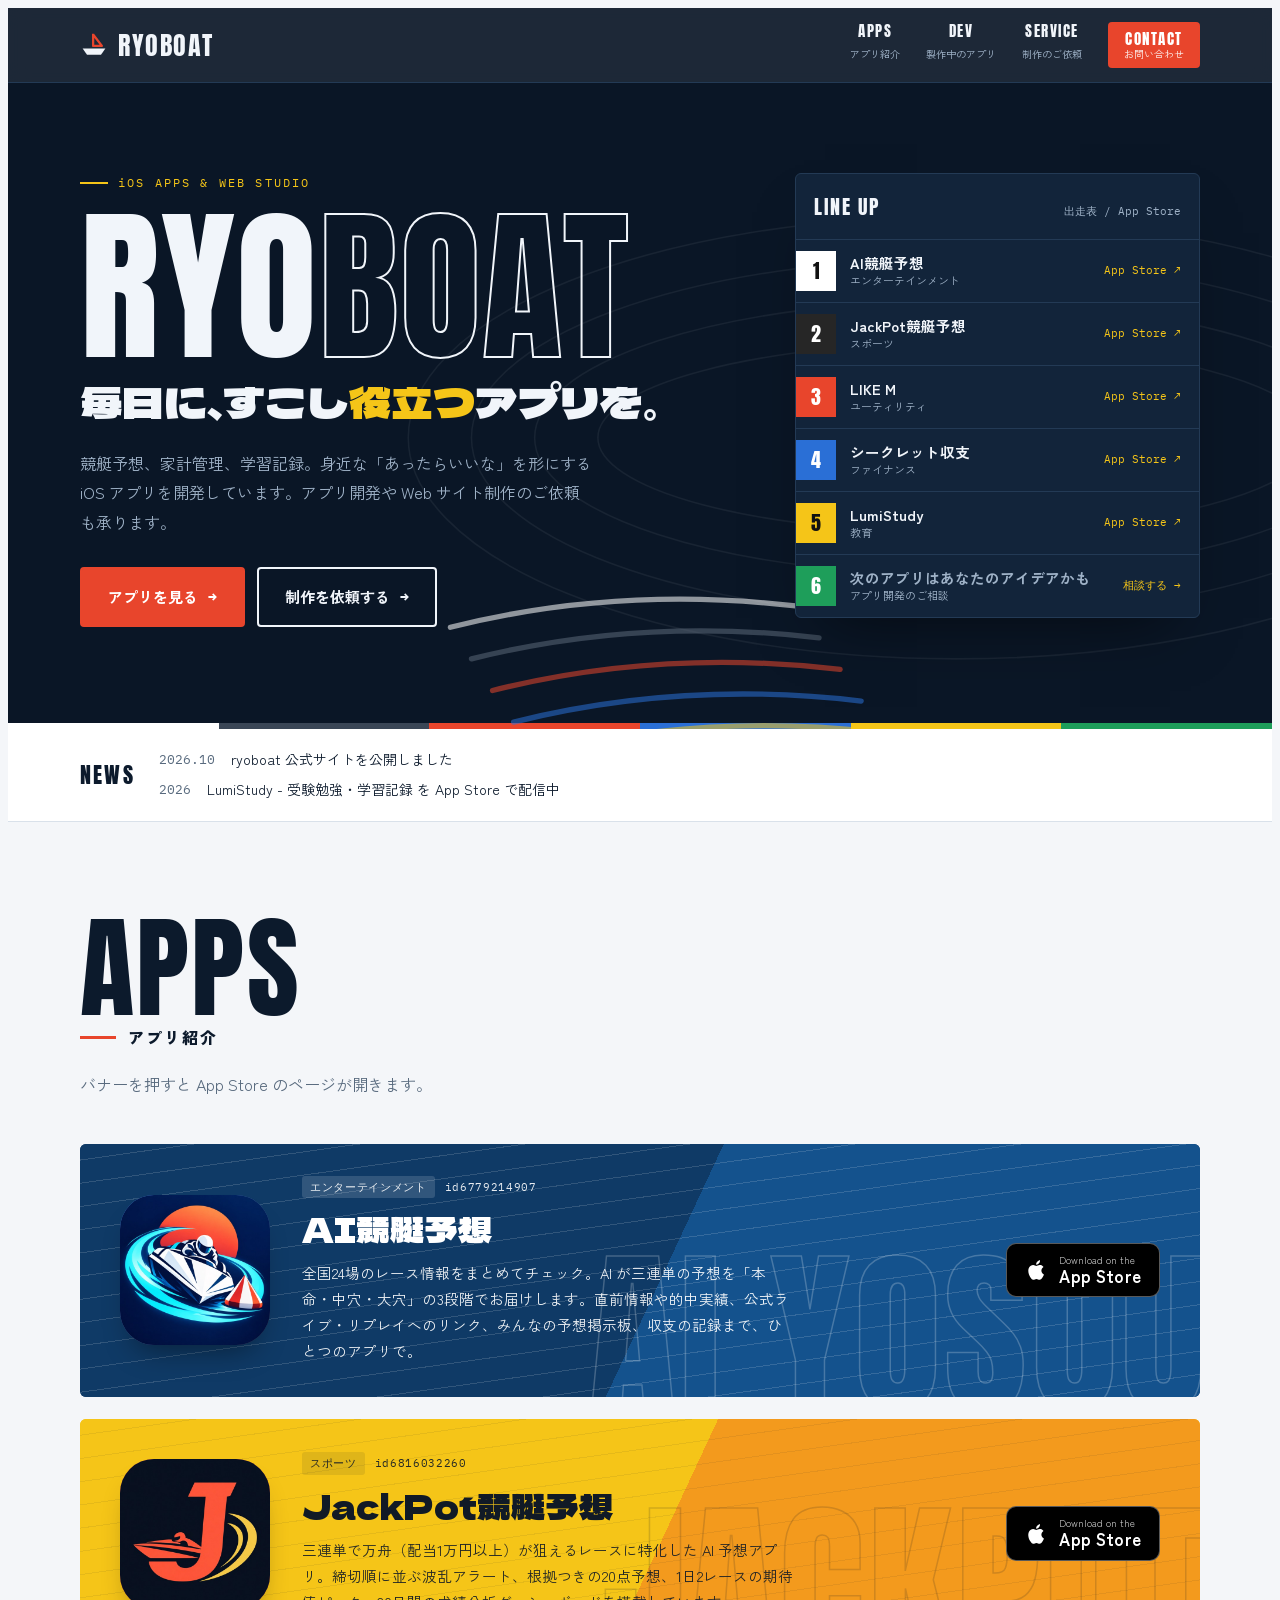
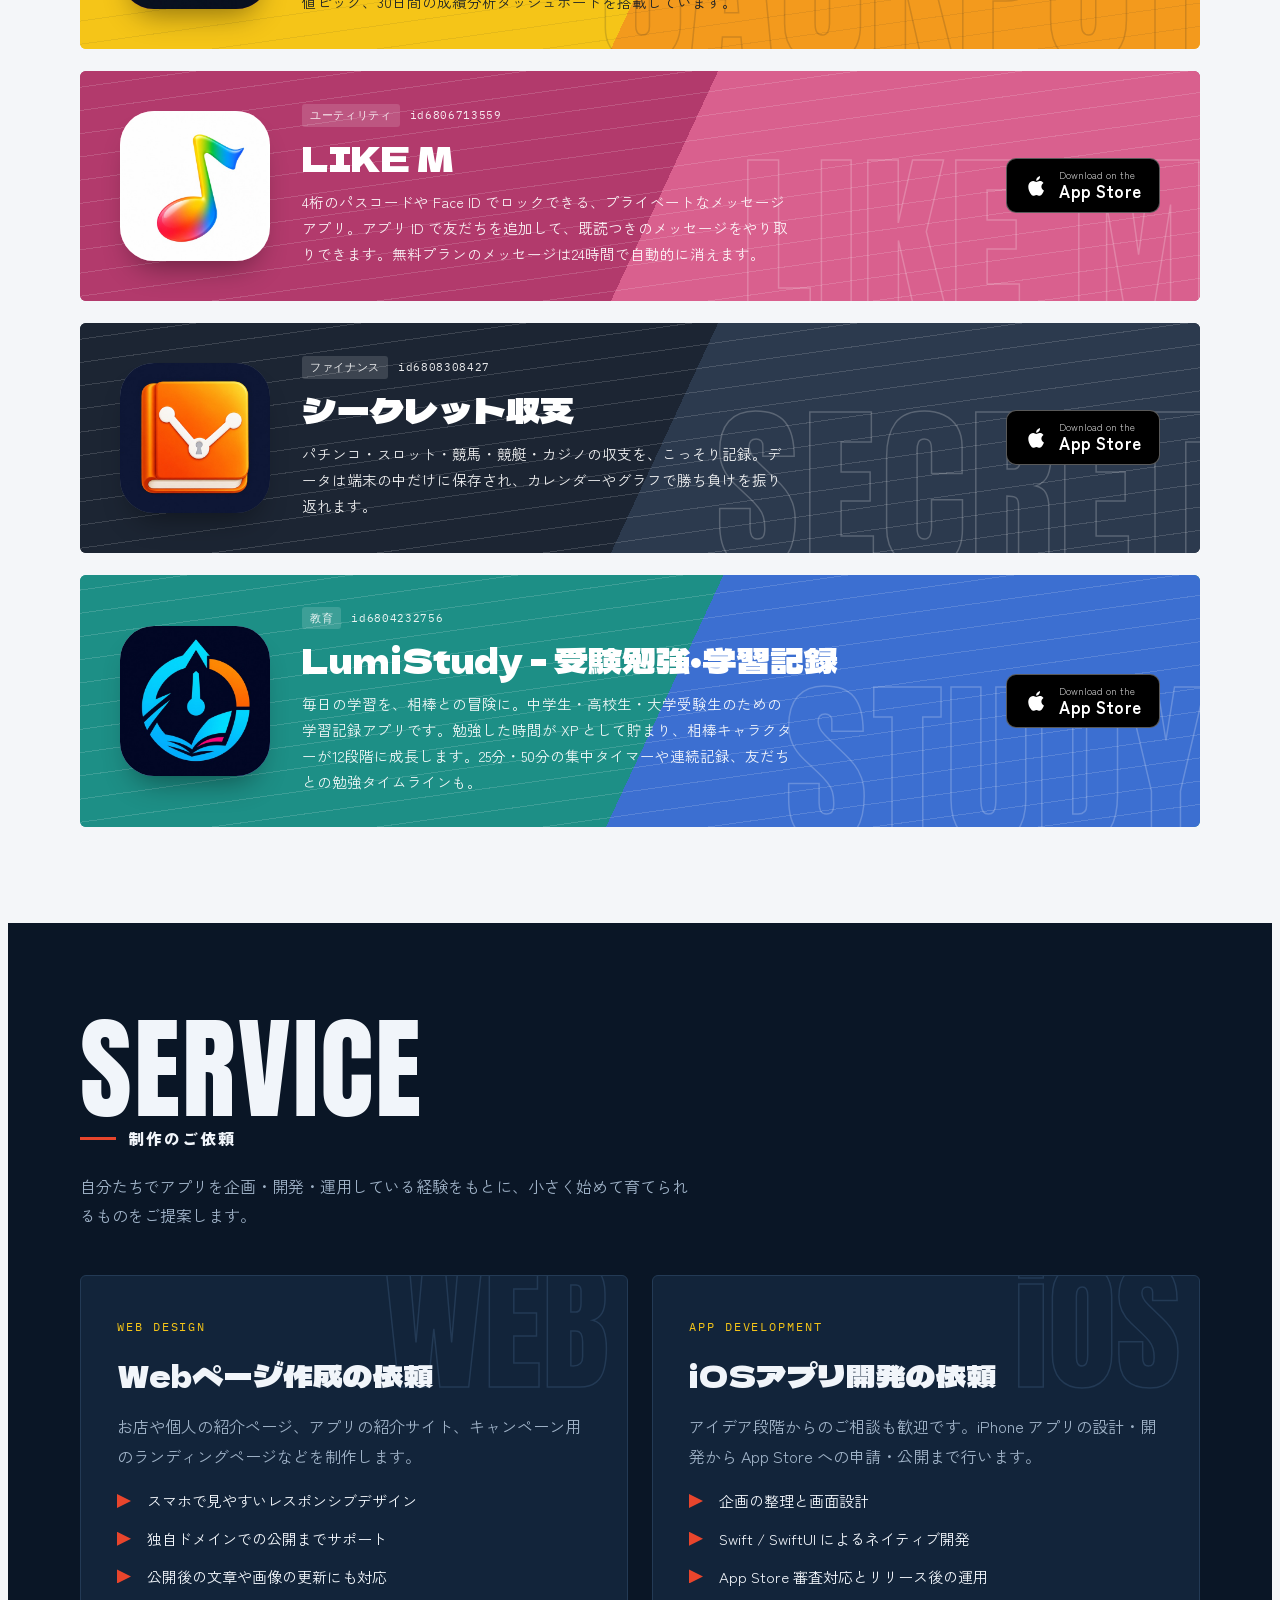
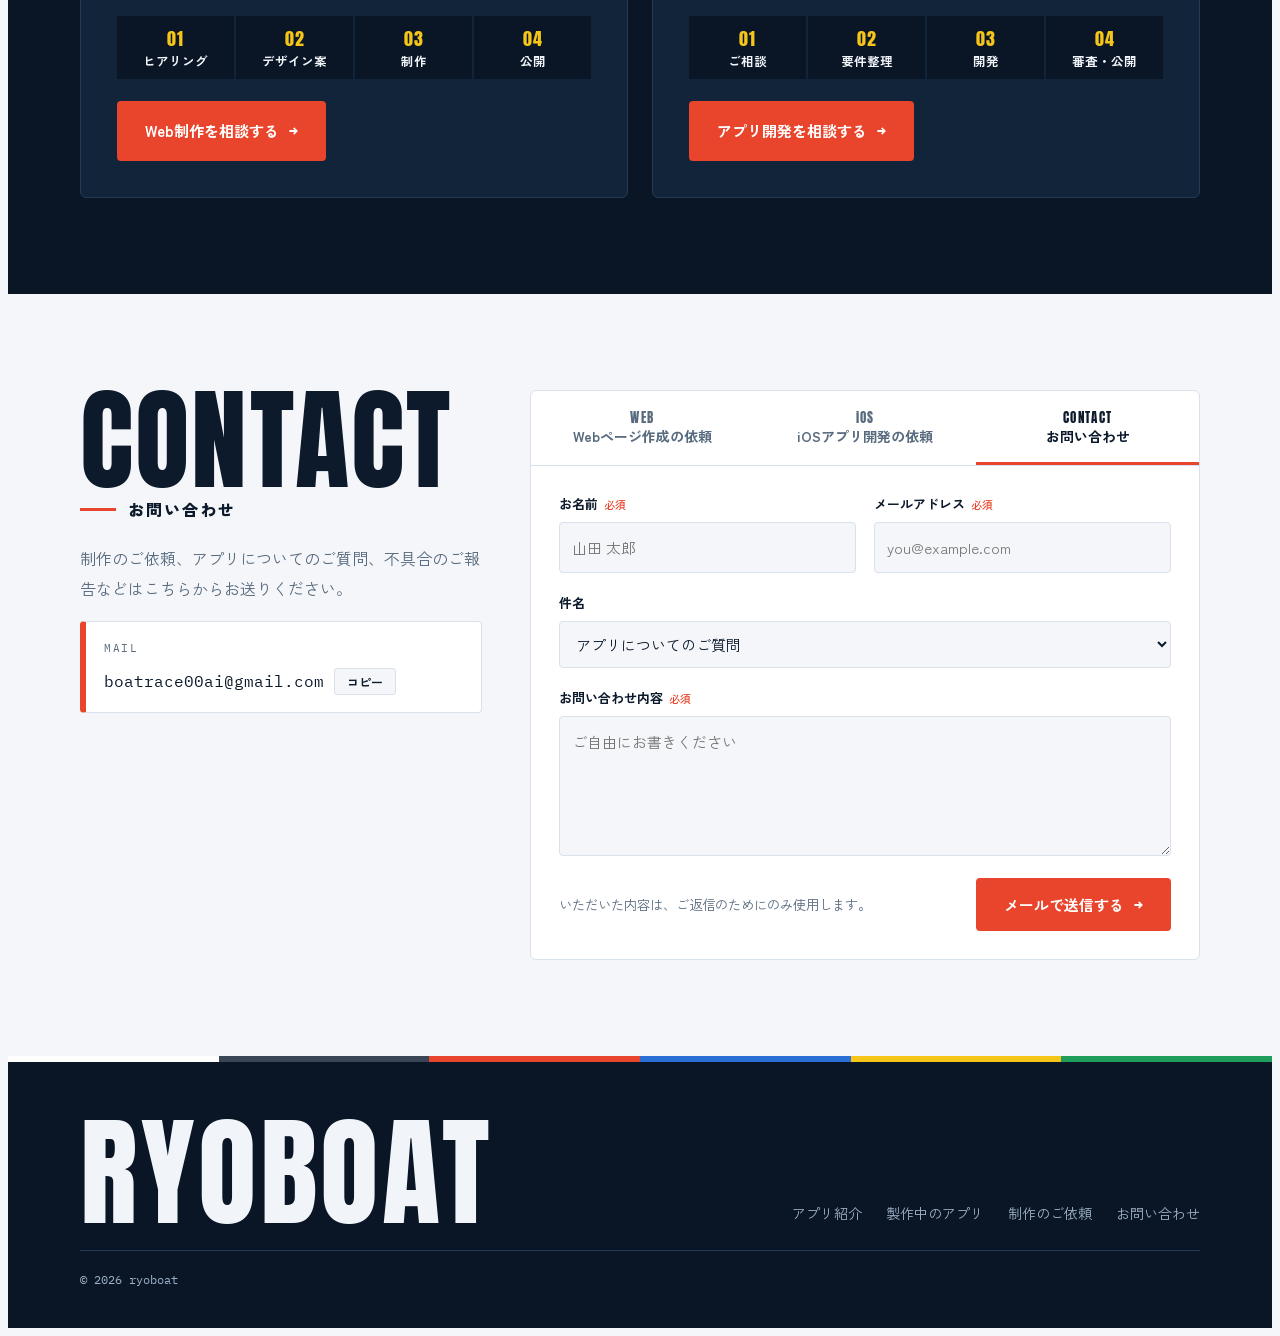
==== commit 84fd6aa8: "Draft: add in-development apps page (placeholder content) Co-Authored-By: Claude Opus 5.5 (1M contex" ====
--- a/index.html
+++ b/index.html
@@ -6,6 +6,20 @@
 <title>ryoboat</title>
 <meta name="claude:viewport-fit-sides" content="cover">
 <meta name="description" content="ryoboat は iOS アプリの開発と Web サイト制作を行う個人スタジオです。">
+<link rel="canonical" href="https://www.ryoboat.com/">
+<meta property="og:type" content="website">
+<meta property="og:url" content="https://www.ryoboat.com/">
+<meta property="og:site_name" content="ryoboat">
+<meta property="og:title" content="ryoboat｜毎日に、すこし役立つアプリを。">
+<meta property="og:description" content="AI競艇予想、JackPot競艇予想、LIKE M、シークレット収支、LumiStudy などの iOS アプリを開発しています。アプリ開発・Webページ制作のご依頼も承ります。">
+<meta property="og:image" content="https://www.ryoboat.com/ogp.png">
+<meta property="og:image:width" content="1200">
+<meta property="og:image:height" content="630">
+<meta property="og:locale" content="ja_JP">
+<meta name="twitter:card" content="summary_large_image">
+<meta name="twitter:title" content="ryoboat｜毎日に、すこし役立つアプリを。">
+<meta name="twitter:description" content="iOS アプリの紹介と、アプリ開発・Webページ制作のご依頼はこちら。">
+<meta name="twitter:image" content="https://www.ryoboat.com/ogp.png">
 <link rel="preconnect" href="https://fonts.googleapis.com">
 <link rel="preconnect" href="https://fonts.gstatic.com" crossorigin>
 <link rel="stylesheet" href="https://fonts.googleapis.com/css2?family=Anton&family=Dela+Gothic+One&family=Zen+Kaku+Gothic+New:wght@400;500;700;900&family=IBM+Plex+Mono:wght@500&display=swap">
@@ -292,6 +306,7 @@
     </a>
     <nav class="nav" aria-label="メインメニュー">
       <a href="#apps"><b>APPS</b><span>アプリ紹介</span></a>
+      <a href="dev.html"><b>DEV</b><span>製作中のアプリ</span></a>
       <a href="#services" class="hide-sm"><b>SERVICE</b><span>制作のご依頼</span></a>
       <a href="#contact" class="contact-link"><b>CONTACT</b><span>お問い合わせ</span></a>
     </nav>
@@ -571,6 +586,7 @@
     <div class="wordmark">RYOBOAT</div>
     <nav aria-label="フッター">
       <a href="#apps">アプリ紹介</a>
+      <a href="dev.html">製作中のアプリ</a>
       <a href="#services">制作のご依頼</a>
       <a href="#contact">お問い合わせ</a>
     </nav>
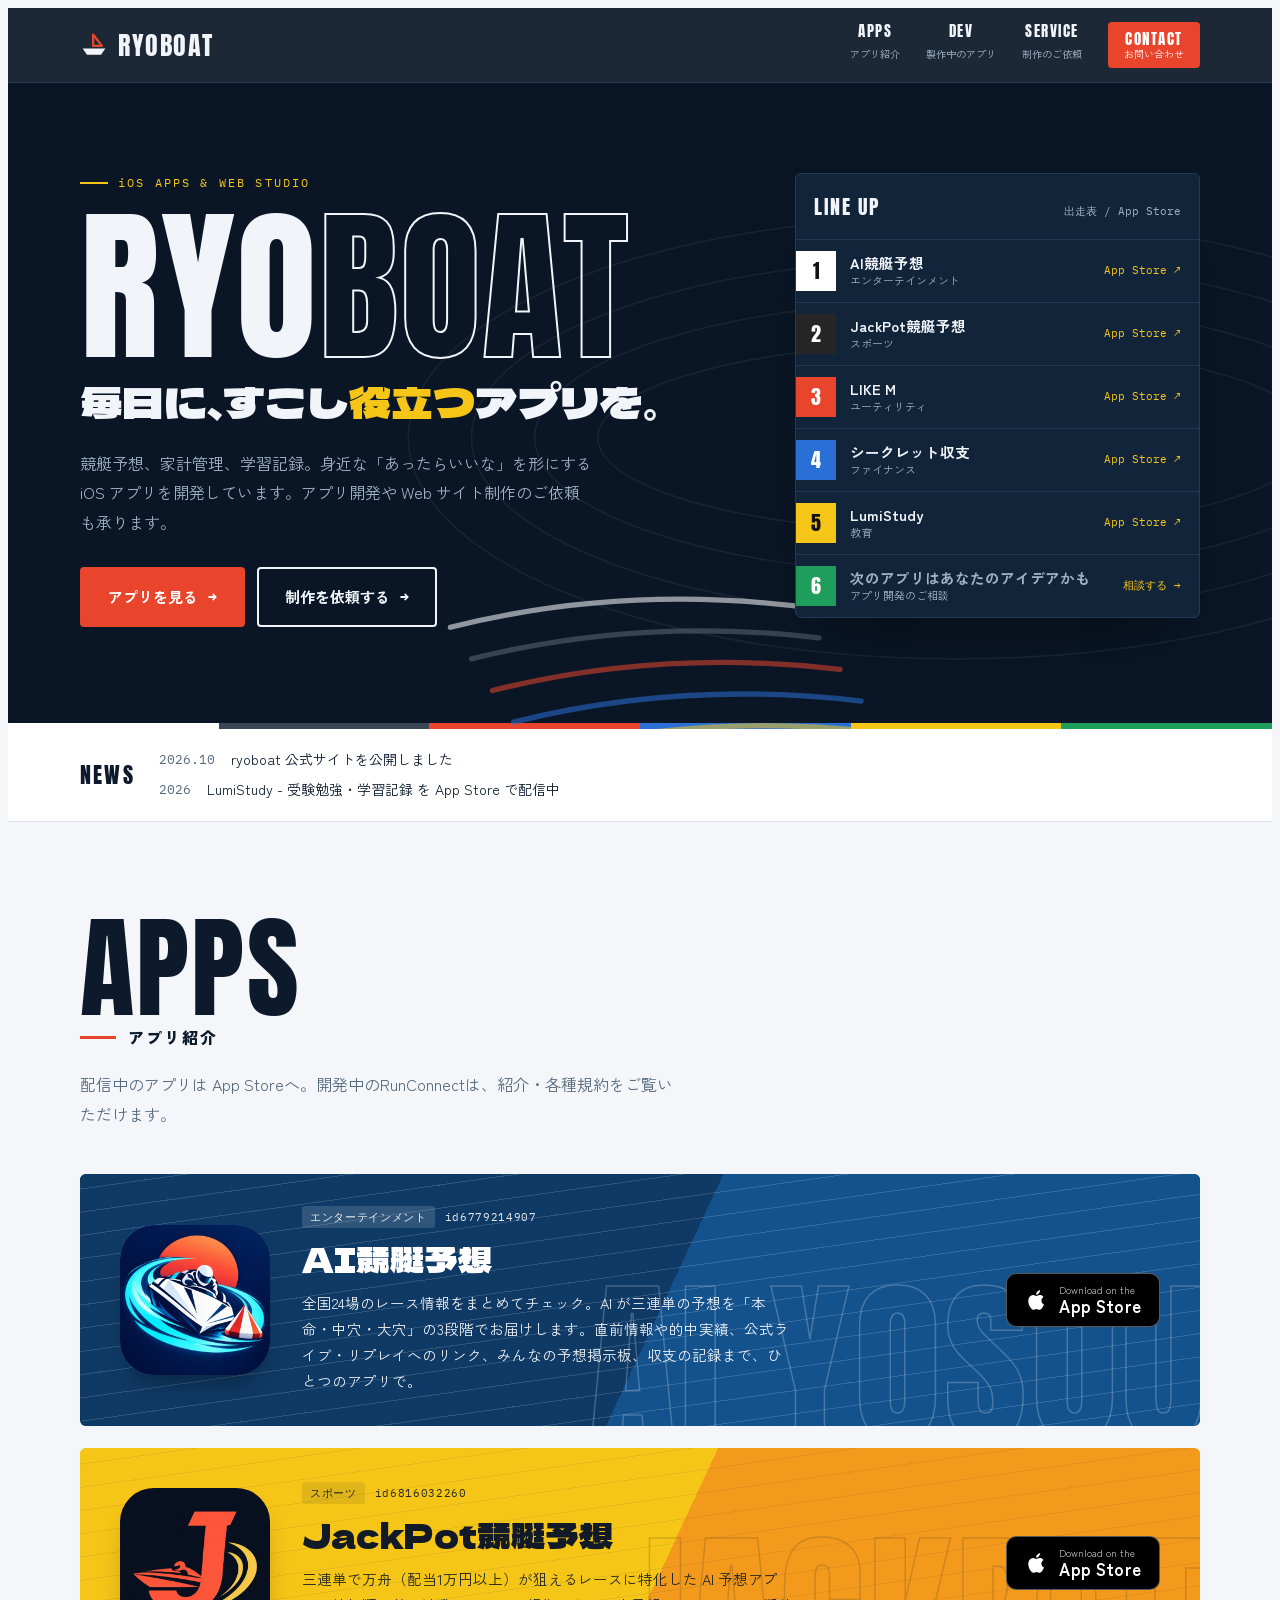
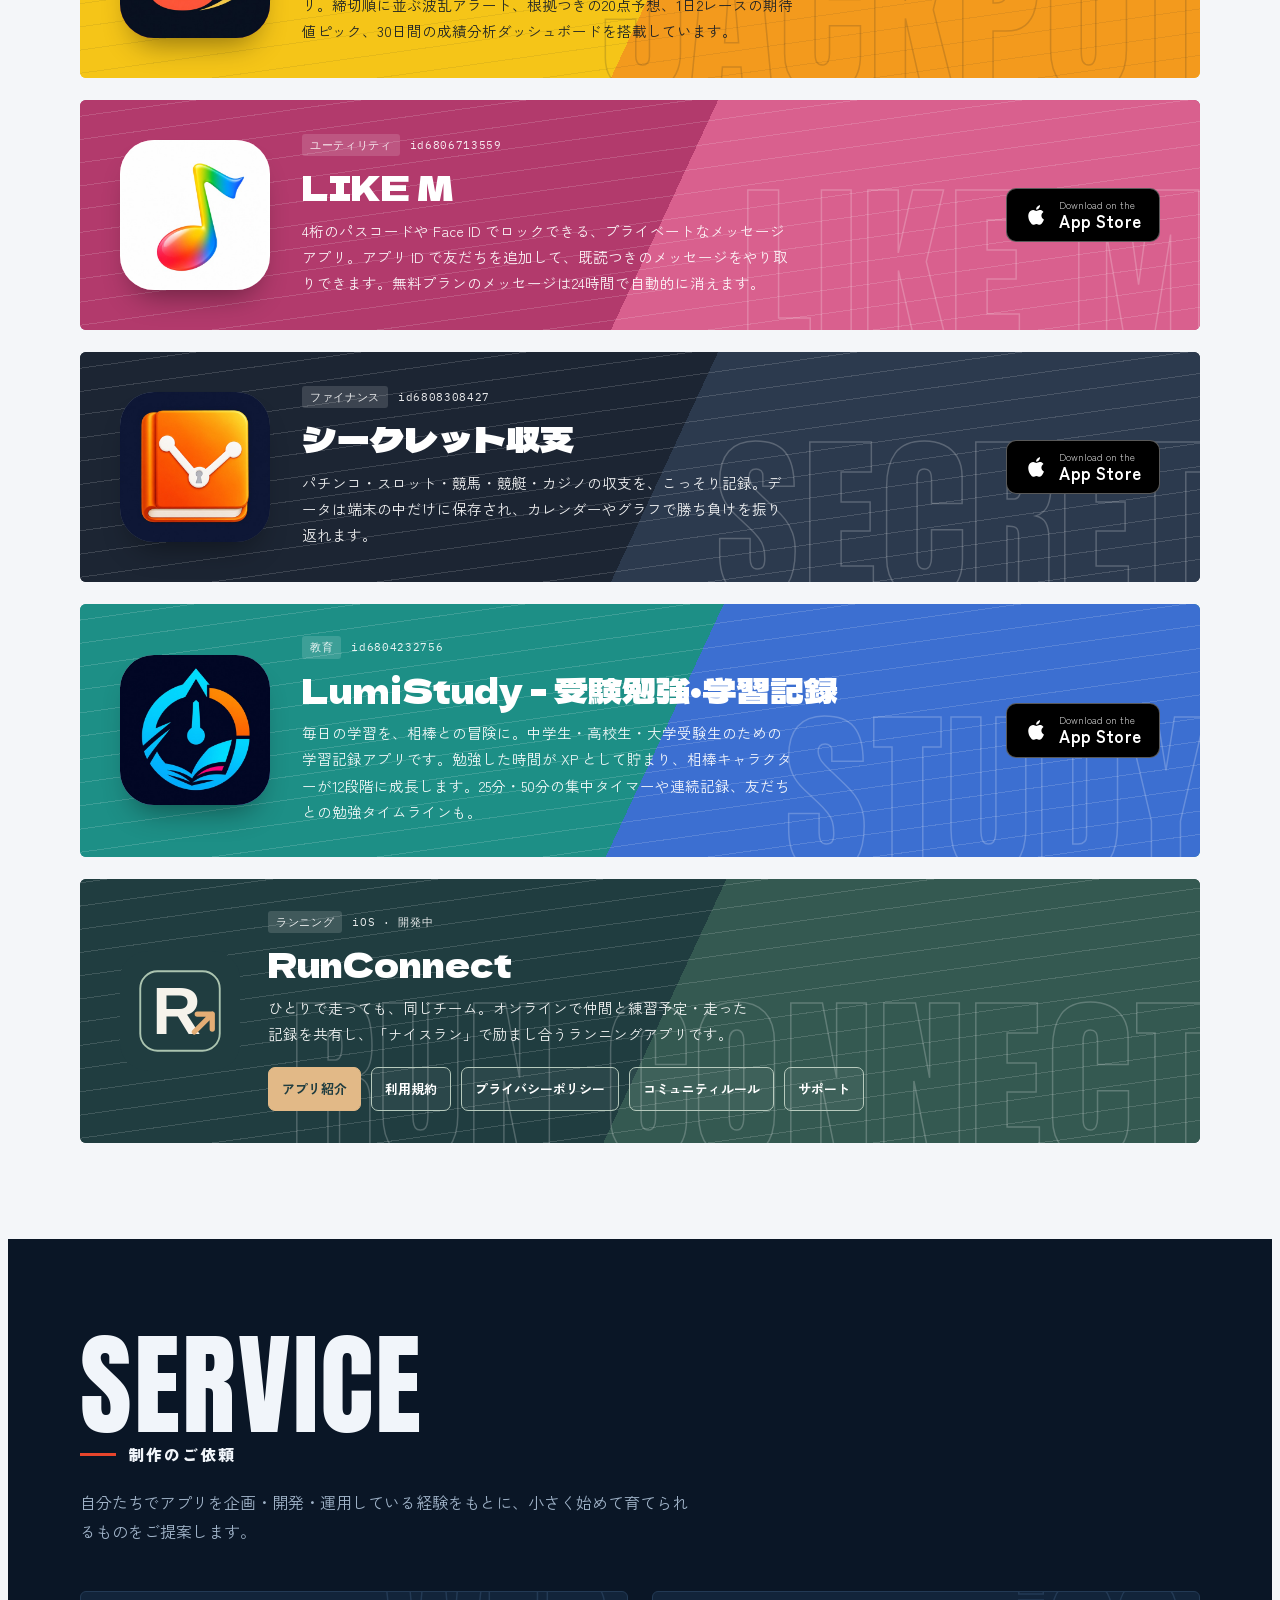
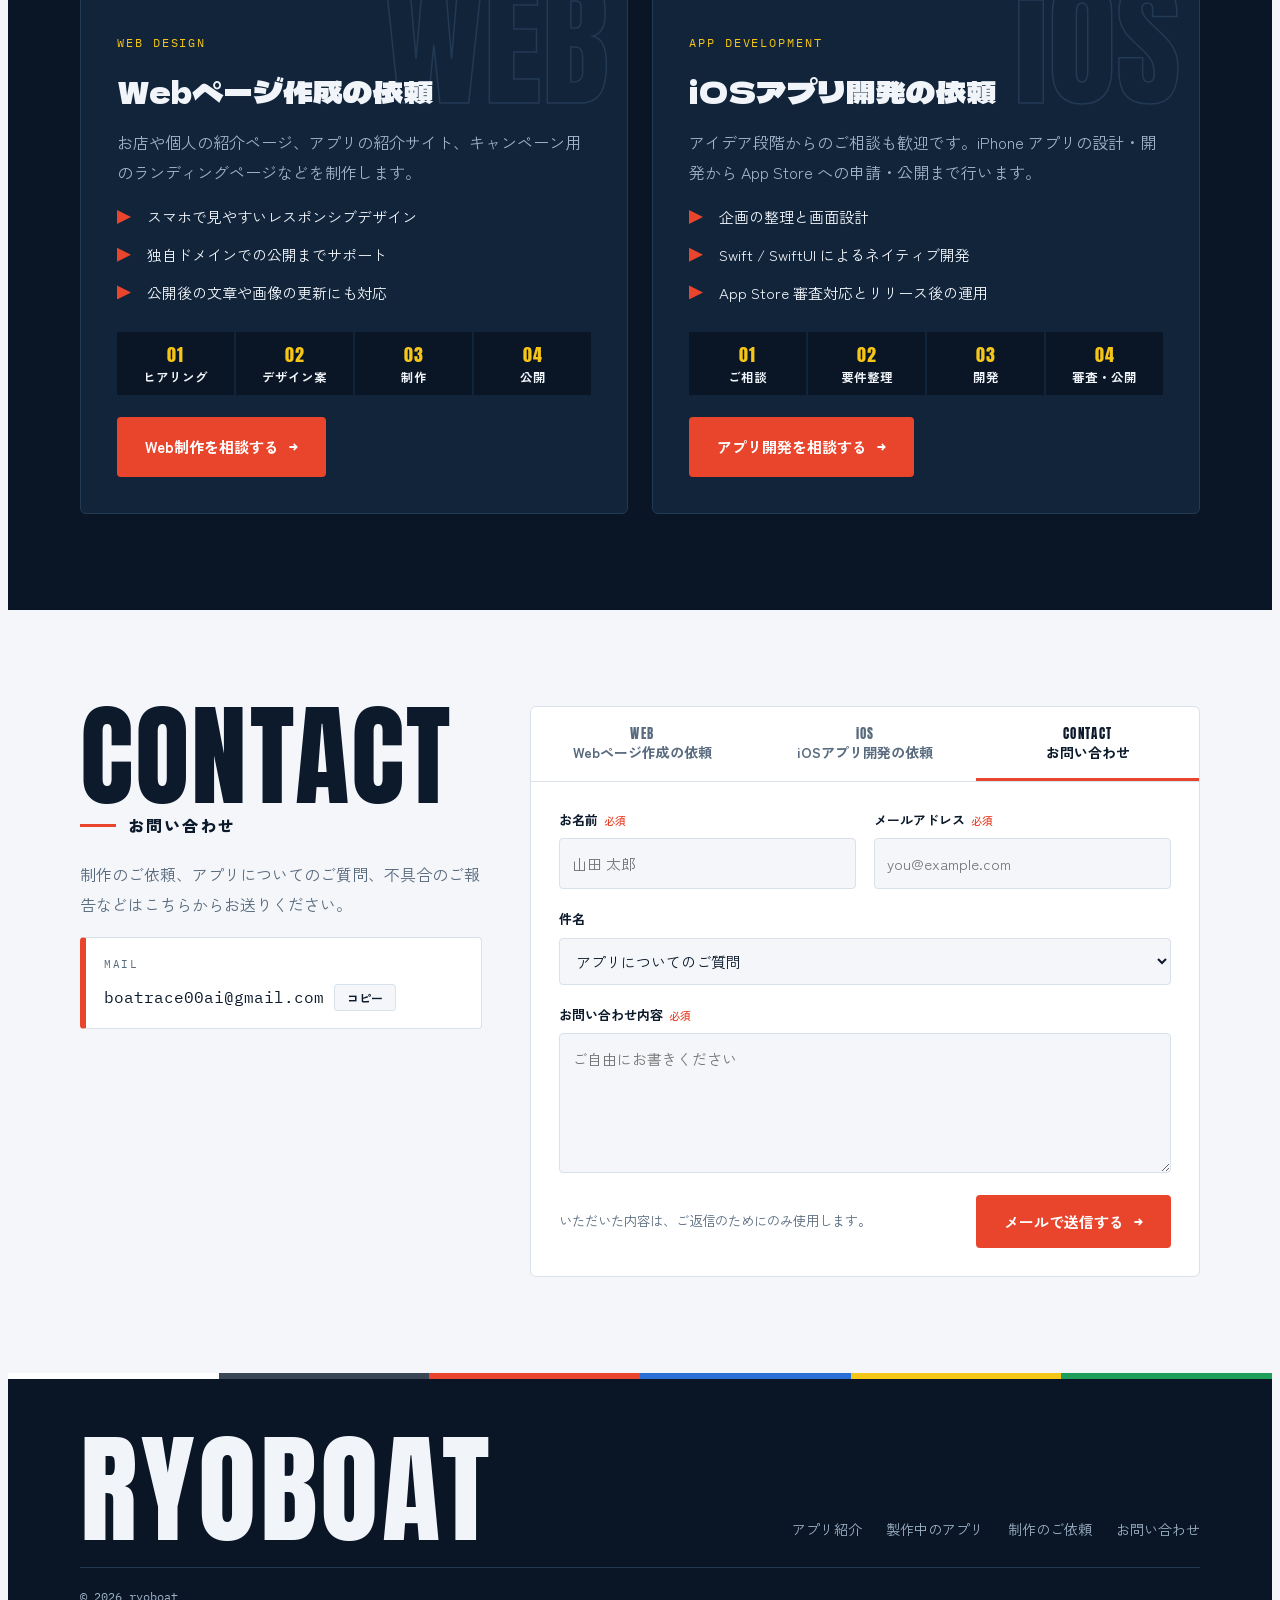
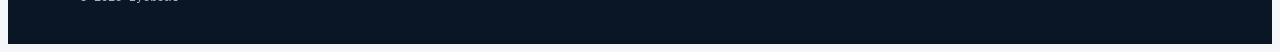
==== commit c10068dd: "Add RunConnect introduction and legal information pages" ====
--- a/index.html
+++ b/index.html
@@ -290,6 +290,7 @@
 footer nav a { text-decoration: none; color: var(--night-muted); }
 footer nav a:hover { color: var(--night-ink); }
 footer .copy { grid-column: 1 / -1; font-family: var(--font-mono); font-size: 12px; color: var(--night-muted); border-top: 1px solid var(--night-line); padding-top: 18px; }
+.runconnect-banner{scroll-margin-top:100px;--b1:#203d40;--b2:#345951;--ic:#203d40;grid-template-columns:120px minmax(0,1fr);gap:28px}.runconnect-banner .icon{width:120px;height:120px;border-radius:28px;box-shadow:none;background:#203d40}.runconnect-banner .policy-links{display:flex;flex-wrap:wrap;gap:10px;margin-top:20px}.runconnect-banner .policy-links a{border:1px solid #b7cabd;padding:9px 13px;border-radius:7px;text-decoration:none;font-size:13px;font-weight:700;background:#ffffff0d}.runconnect-banner .policy-links a:hover{background:#ffffff20}.runconnect-banner .policy-links a:first-child{background:#e2b987;color:#203d40;border-color:#e2b987}@media(max-width:460px){.runconnect-banner{grid-template-columns:1fr}.runconnect-banner .icon{width:80px;height:80px}}
 </style>
 </head>
 <body>
@@ -375,7 +376,7 @@
       <div class="heading">
         <span class="en">APPS</span>
         <span class="ja">アプリ紹介</span>
-        <p>バナーを押すと App Store のページが開きます。</p>
+        <p>配信中のアプリは App Storeへ。開発中のRunConnectは、紹介・各種規約をご覧いただけます。</p>
       </div>
 
       <div class="apps">
@@ -433,6 +434,15 @@
           </span>
           <span class="store"><svg aria-hidden="true"><use href="#apple"/></svg><span><small>Download on the</small><strong>App Store</strong></span></span>
         </a>
+
+        <article class="banner runconnect-banner" id="runconnect" aria-labelledby="runconnect-title">
+          <span class="ghost" aria-hidden="true">RUN CONNECT</span>
+          <span class="icon" aria-hidden="true"><img src="icons/runconnect.svg" alt="" width="160" height="160" loading="lazy"></span>
+          <div class="body"><div class="meta"><span class="chip">ランニング</span><span>iOS · 開発中</span></div>
+            <h3 id="runconnect-title">RunConnect</h3><p>ひとりで走っても、同じチーム。オンラインで仲間と練習予定・走った記録を共有し、「ナイスラン」で励まし合うランニングアプリです。</p>
+            <nav class="policy-links" aria-label="RunConnectの紹介と規約"><a href="runconnect/">アプリ紹介</a><a href="runconnect/terms.html">利用規約</a><a href="runconnect/privacy.html">プライバシーポリシー</a><a href="runconnect/community.html">コミュニティルール</a><a href="runconnect/support.html">サポート</a></nav>
+          </div>
+        </article>
       </div>
     </div>
   </section>
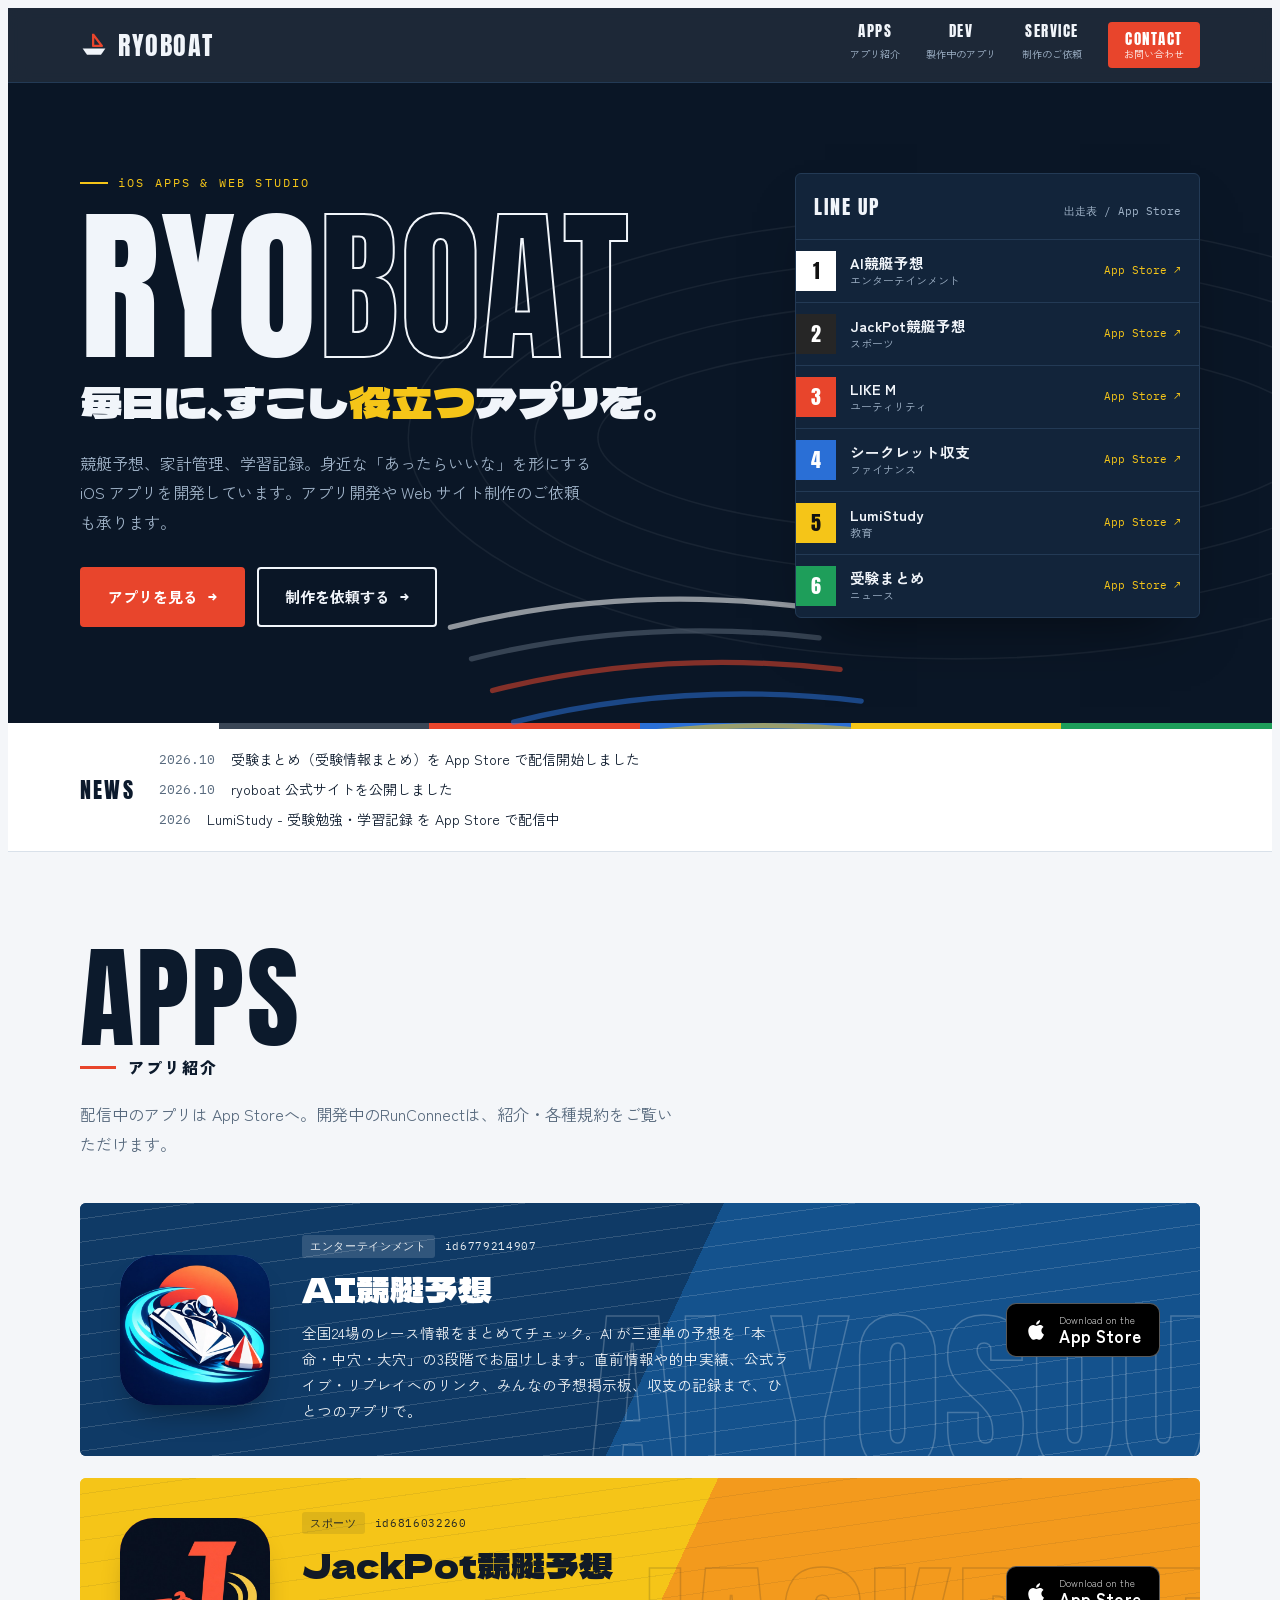
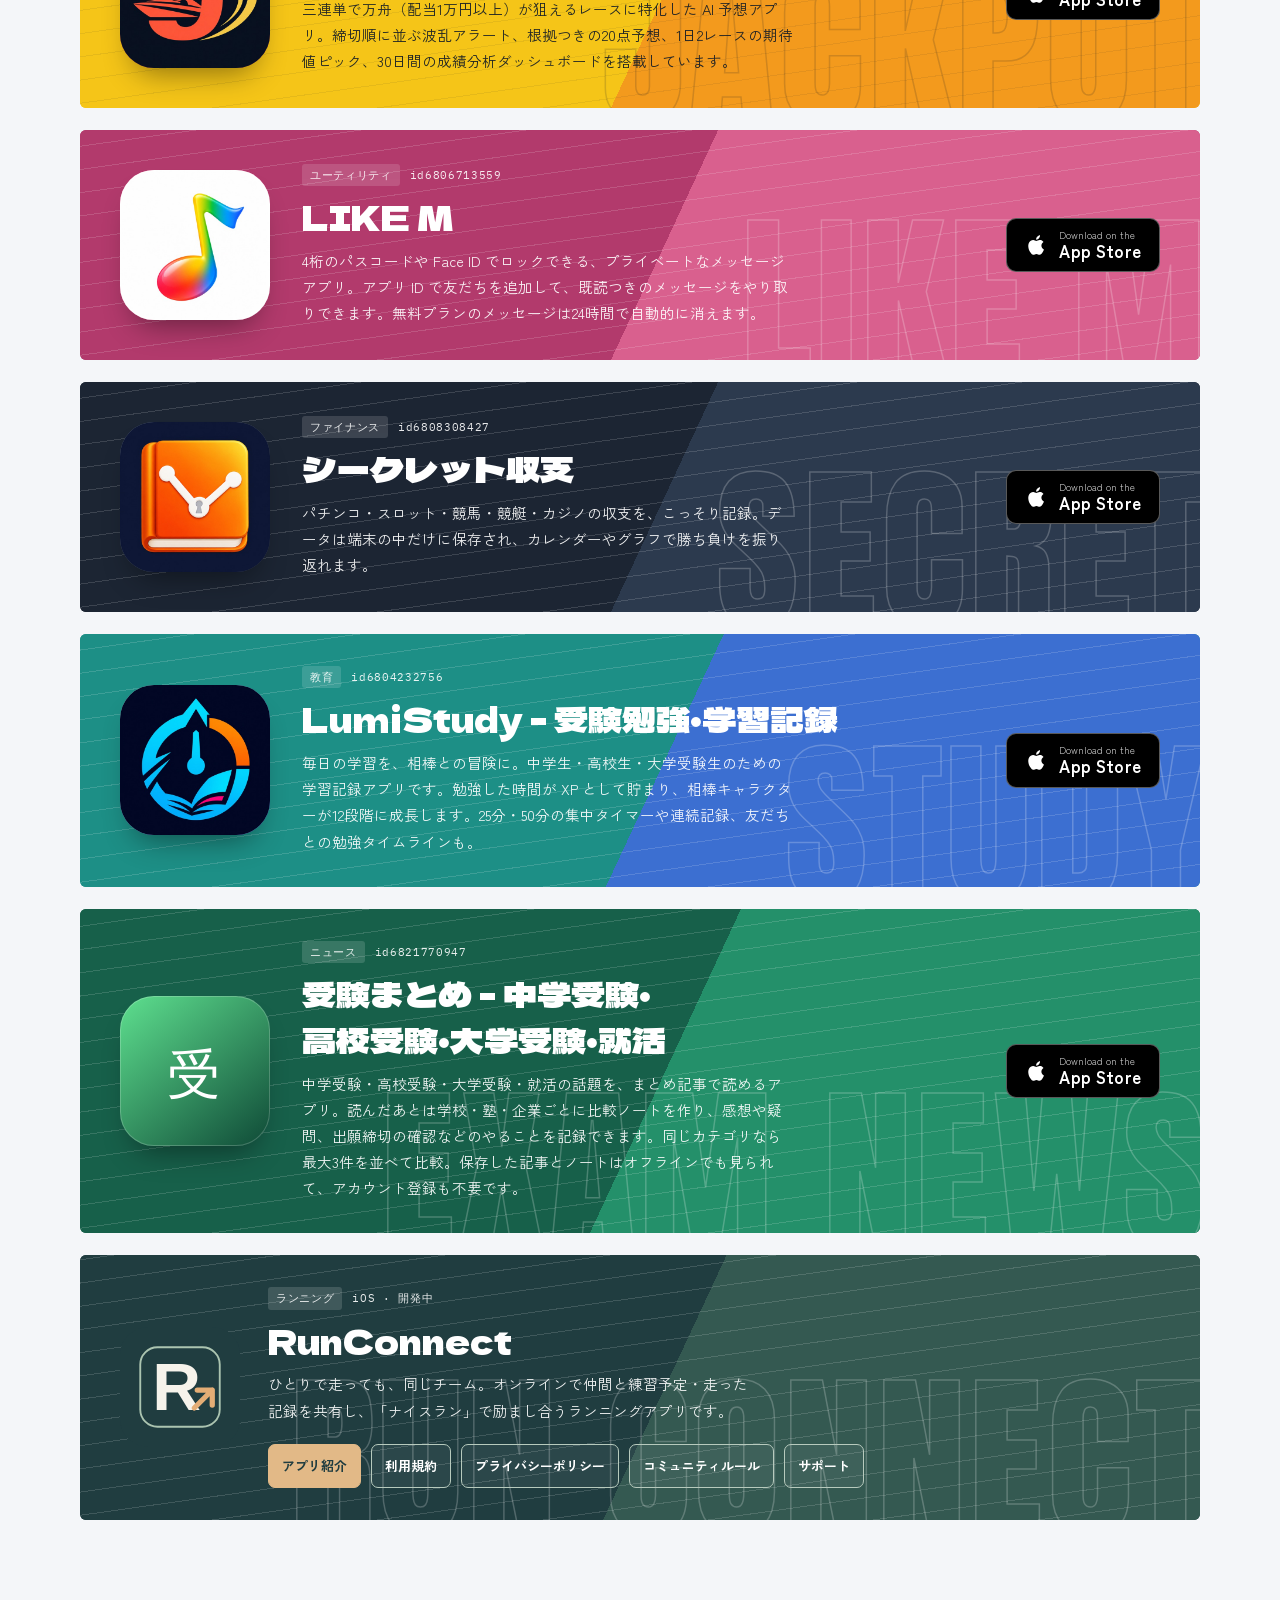
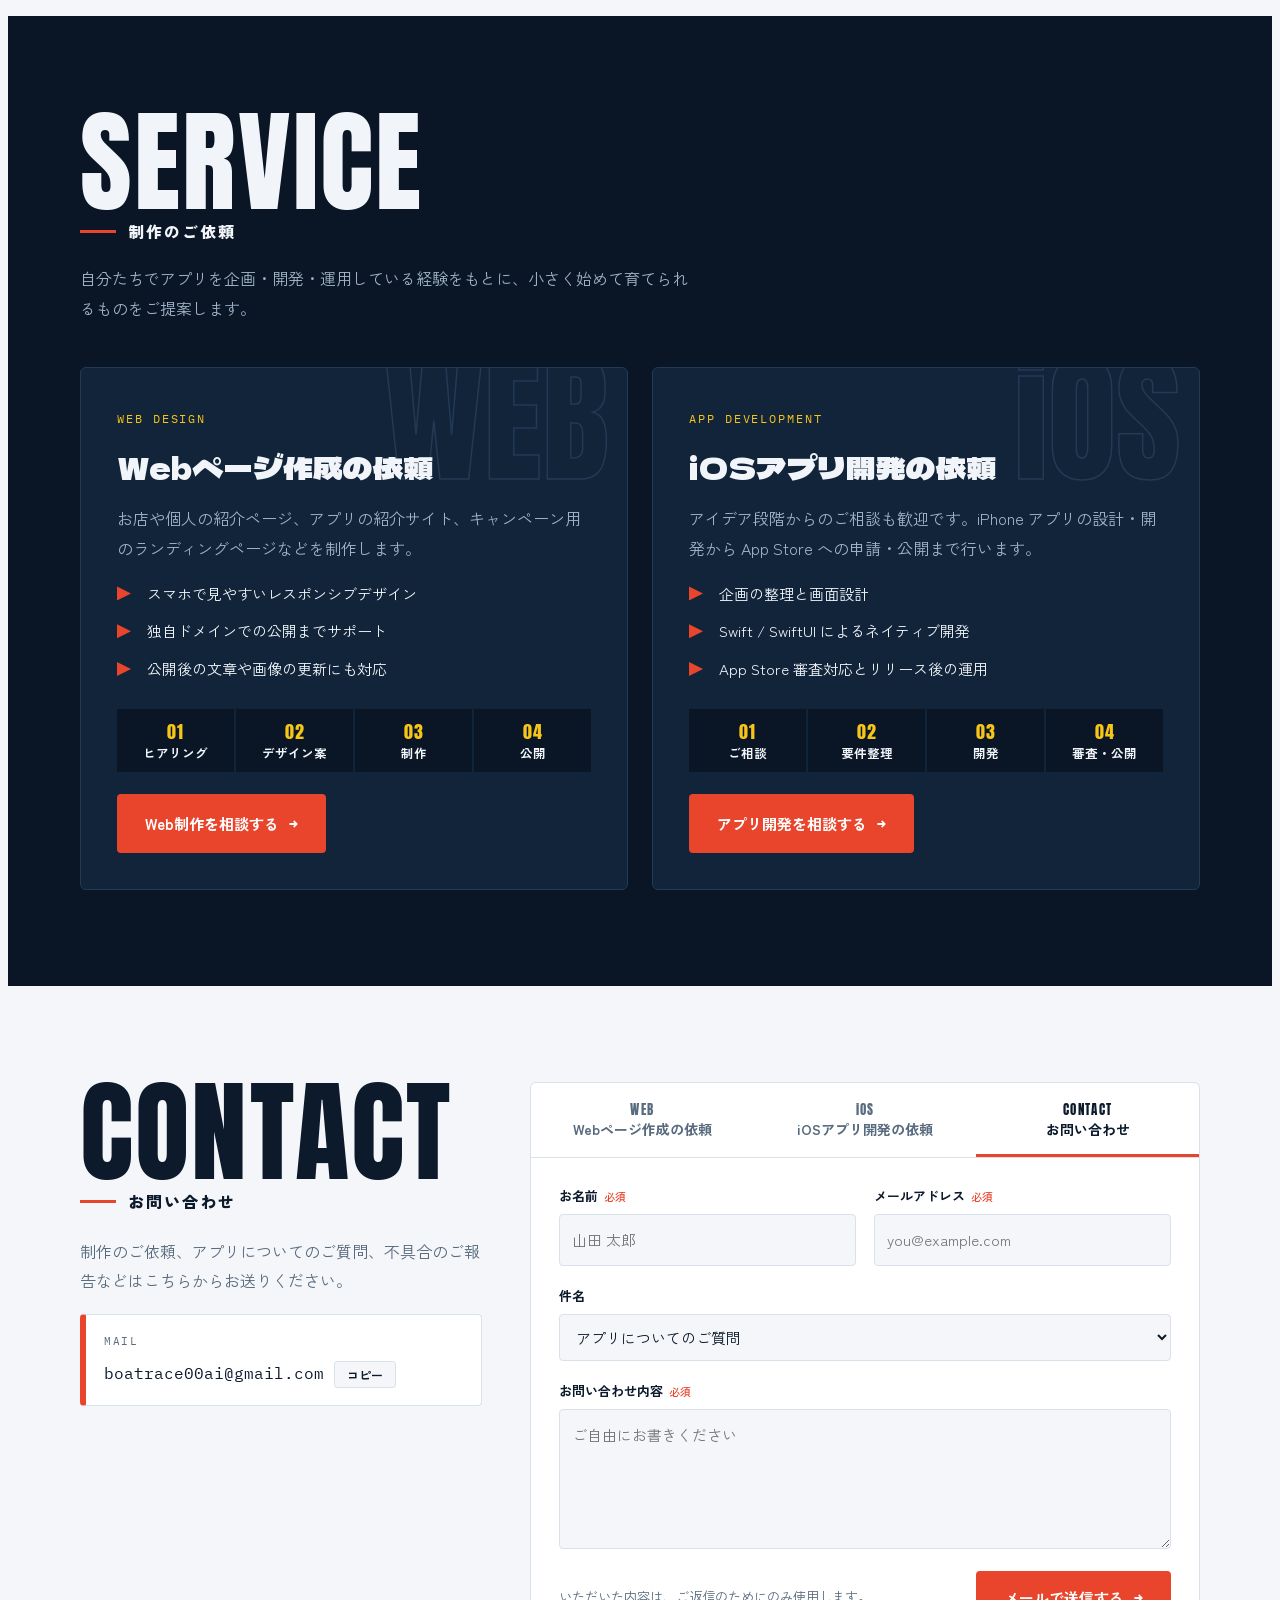
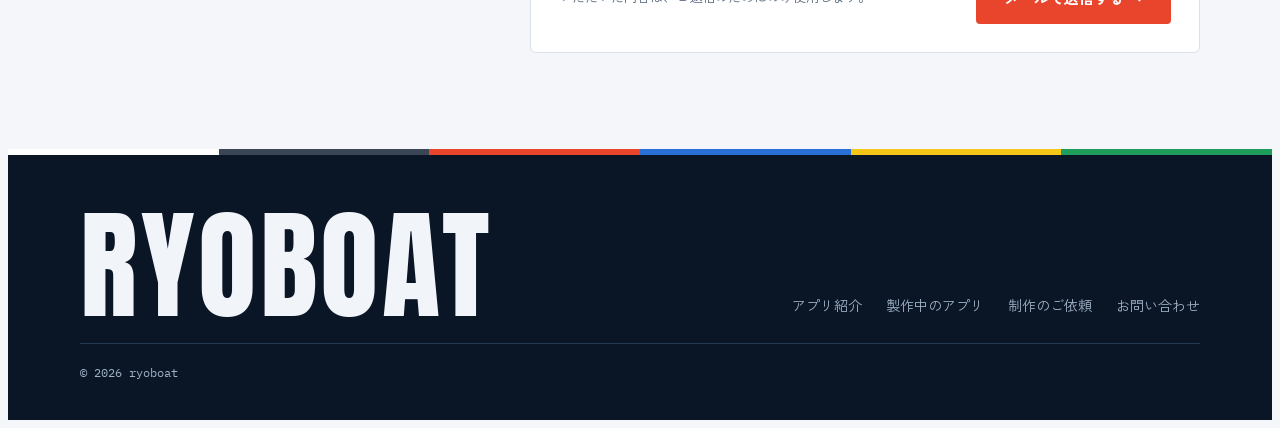
==== commit 96055622: "Add 受験まとめ to the app list and basic SEO files - List 受験まとめ (App Store id6821770947) in the lineup, n" ====
--- a/index.html
+++ b/index.html
@@ -3,15 +3,16 @@
 <head>
 <meta charset="utf-8">
 <meta name="viewport" content="width=device-width, initial-scale=1, viewport-fit=cover">
-<title>ryoboat</title>
+<title>ryoboat｜iOSアプリ開発・Webページ制作の個人スタジオ</title>
 <meta name="claude:viewport-fit-sides" content="cover">
-<meta name="description" content="ryoboat は iOS アプリの開発と Web サイト制作を行う個人スタジオです。">
+<meta name="description" content="ryoboat（www.ryoboat.com）は iOS アプリの開発と Web ページ制作を行う個人スタジオです。AI競艇予想、JackPot競艇予想、LIKE M、シークレット収支、LumiStudy、受験まとめなどのアプリを App Store で配信中。アプリ開発・Webページ制作のご依頼も承ります。">
+<meta name="robots" content="index, follow">
 <link rel="canonical" href="https://www.ryoboat.com/">
 <meta property="og:type" content="website">
 <meta property="og:url" content="https://www.ryoboat.com/">
 <meta property="og:site_name" content="ryoboat">
 <meta property="og:title" content="ryoboat｜毎日に、すこし役立つアプリを。">
-<meta property="og:description" content="AI競艇予想、JackPot競艇予想、LIKE M、シークレット収支、LumiStudy などの iOS アプリを開発しています。アプリ開発・Webページ制作のご依頼も承ります。">
+<meta property="og:description" content="AI競艇予想、JackPot競艇予想、LIKE M、シークレット収支、LumiStudy、受験まとめ などの iOS アプリを開発しています。アプリ開発・Webページ制作のご依頼も承ります。">
 <meta property="og:image" content="https://www.ryoboat.com/ogp.png">
 <meta property="og:image:width" content="1200">
 <meta property="og:image:height" content="630">
@@ -20,6 +21,41 @@
 <meta name="twitter:title" content="ryoboat｜毎日に、すこし役立つアプリを。">
 <meta name="twitter:description" content="iOS アプリの紹介と、アプリ開発・Webページ制作のご依頼はこちら。">
 <meta name="twitter:image" content="https://www.ryoboat.com/ogp.png">
+<script type="application/ld+json">
+{
+  "@context": "https://schema.org",
+  "@graph": [
+    {
+      "@type": "Organization",
+      "@id": "https://www.ryoboat.com/#organization",
+      "name": "ryoboat",
+      "url": "https://www.ryoboat.com/",
+      "logo": "https://www.ryoboat.com/ogp.png",
+      "description": "iOS アプリの開発と Web ページ制作を行う個人スタジオ"
+    },
+    {
+      "@type": "WebSite",
+      "@id": "https://www.ryoboat.com/#website",
+      "name": "ryoboat",
+      "url": "https://www.ryoboat.com/",
+      "inLanguage": "ja",
+      "publisher": { "@id": "https://www.ryoboat.com/#organization" }
+    },
+    {
+      "@type": "ItemList",
+      "name": "ryoboat の iOS アプリ",
+      "itemListElement": [
+        { "@type": "ListItem", "position": 1, "item": { "@type": "MobileApplication", "name": "AI競艇予想", "operatingSystem": "iOS", "applicationCategory": "EntertainmentApplication", "url": "https://apps.apple.com/us/app/ai%E7%AB%B6%E8%89%87%E4%BA%88%E6%83%B3/id6779214907", "publisher": { "@id": "https://www.ryoboat.com/#organization" } } },
+        { "@type": "ListItem", "position": 2, "item": { "@type": "MobileApplication", "name": "JackPot競艇予想", "operatingSystem": "iOS", "applicationCategory": "SportsApplication", "url": "https://apps.apple.com/us/app/jackpot%E7%AB%B6%E8%89%87%E4%BA%88%E6%83%B3/id6816032260", "publisher": { "@id": "https://www.ryoboat.com/#organization" } } },
+        { "@type": "ListItem", "position": 3, "item": { "@type": "MobileApplication", "name": "LIKE M", "operatingSystem": "iOS", "applicationCategory": "UtilitiesApplication", "url": "https://apps.apple.com/us/app/like-m/id6806713559", "publisher": { "@id": "https://www.ryoboat.com/#organization" } } },
+        { "@type": "ListItem", "position": 4, "item": { "@type": "MobileApplication", "name": "シークレット収支", "operatingSystem": "iOS", "applicationCategory": "FinanceApplication", "url": "https://apps.apple.com/us/app/%E3%82%B7%E3%83%BC%E3%82%AF%E3%83%AC%E3%83%83%E3%83%88%E5%8F%8E%E6%94%AF/id6808308427", "publisher": { "@id": "https://www.ryoboat.com/#organization" } } },
+        { "@type": "ListItem", "position": 5, "item": { "@type": "MobileApplication", "name": "LumiStudy - 受験勉強・学習記録", "operatingSystem": "iOS", "applicationCategory": "EducationalApplication", "url": "https://apps.apple.com/us/app/lumistudy-%E5%8F%97%E9%A8%93%E5%8B%89%E5%BC%B7-%E5%AD%A6%E7%BF%92%E8%A8%98%E9%8C%B2/id6804232756", "publisher": { "@id": "https://www.ryoboat.com/#organization" } } },
+        { "@type": "ListItem", "position": 6, "item": { "@type": "MobileApplication", "name": "受験情報まとめ【中学受験・高校受験・大学受験・就活】", "alternateName": "受験まとめ", "operatingSystem": "iOS 17.0 以降", "applicationCategory": "NewsApplication", "url": "https://apps.apple.com/jp/app/%E5%8F%97%E9%A8%93%E6%83%85%E5%A0%B1%E3%81%BE%E3%81%A8%E3%82%81-%E4%B8%AD%E5%AD%A6%E5%8F%97%E9%A8%93-%E9%AB%98%E6%A0%A1%E5%8F%97%E9%A8%93-%E5%A4%A7%E5%AD%A6%E5%8F%97%E9%A8%93-%E5%B0%B1%E6%B4%BB/id6821770947", "offers": { "@type": "Offer", "price": "0", "priceCurrency": "JPY" }, "publisher": { "@id": "https://www.ryoboat.com/#organization" } } }
+      ]
+    }
+  ]
+}
+</script>
 <link rel="preconnect" href="https://fonts.googleapis.com">
 <link rel="preconnect" href="https://fonts.gstatic.com" crossorigin>
 <link rel="stylesheet" href="https://fonts.googleapis.com/css2?family=Anton&family=Dela+Gothic+One&family=Zen+Kaku+Gothic+New:wght@400;500;700;900&family=IBM+Plex+Mono:wght@500&display=swap">
@@ -354,7 +390,7 @@
           <li><a href="https://apps.apple.com/us/app/like-m/id6806713559" target="_blank" rel="noopener"><span class="waku w3">3</span><span class="rname">LIKE M<small>ユーティリティ</small></span><span class="go">App Store ↗</span></a></li>
           <li><a href="https://apps.apple.com/us/app/%E3%82%B7%E3%83%BC%E3%82%AF%E3%83%AC%E3%83%83%E3%83%88%E5%8F%8E%E6%94%AF/id6808308427" target="_blank" rel="noopener"><span class="waku w4">4</span><span class="rname">シークレット収支<small>ファイナンス</small></span><span class="go">App Store ↗</span></a></li>
           <li><a href="https://apps.apple.com/us/app/lumistudy-%E5%8F%97%E9%A8%93%E5%8B%89%E5%BC%B7-%E5%AD%A6%E7%BF%92%E8%A8%98%E9%8C%B2/id6804232756" target="_blank" rel="noopener"><span class="waku w5">5</span><span class="rname">LumiStudy<small>教育</small></span><span class="go">App Store ↗</span></a></li>
-          <li class="next"><a href="#contact" data-open-tab="ios"><span class="waku w6">6</span><span class="rname">次のアプリはあなたのアイデアかも<small>アプリ開発のご相談</small></span><span class="go">相談する →</span></a></li>
+          <li><a href="https://apps.apple.com/jp/app/%E5%8F%97%E9%A8%93%E6%83%85%E5%A0%B1%E3%81%BE%E3%81%A8%E3%82%81-%E4%B8%AD%E5%AD%A6%E5%8F%97%E9%A8%93-%E9%AB%98%E6%A0%A1%E5%8F%97%E9%A8%93-%E5%A4%A7%E5%AD%A6%E5%8F%97%E9%A8%93-%E5%B0%B1%E6%B4%BB/id6821770947" target="_blank" rel="noopener"><span class="waku w6">6</span><span class="rname">受験まとめ<small>ニュース</small></span><span class="go">App Store ↗</span></a></li>
         </ol>
       </div>
     </div>
@@ -365,6 +401,7 @@
     <div class="wrap">
       <h2>NEWS</h2>
       <ul>
+        <li><time datetime="2026-10">2026.10</time><span>受験まとめ（受験情報まとめ）を App Store で配信開始しました</span></li>
         <li><time datetime="2026-10">2026.10</time><span>ryoboat 公式サイトを公開しました</span></li>
         <li><time datetime="2026">2026</time><span>LumiStudy - 受験勉強・学習記録 を App Store で配信中</span></li>
       </ul>
@@ -431,6 +468,17 @@
             <span class="meta"><span class="chip">教育</span><span>id6804232756</span></span>
             <h3>LumiStudy - 受験勉強・学習記録</h3>
             <p>毎日の学習を、相棒との冒険に。中学生・高校生・大学受験生のための学習記録アプリです。勉強した時間が XP として貯まり、相棒キャラクターが12段階に成長します。25分・50分の集中タイマーや連続記録、友だちとの勉強タイムラインも。</p>
+          </span>
+          <span class="store"><svg aria-hidden="true"><use href="#apple"/></svg><span><small>Download on the</small><strong>App Store</strong></span></span>
+        </a>
+
+        <a class="banner" style="--b1:#17604a;--b2:#24906a;--ic:linear-gradient(140deg,#5ee08f,#0f4a37)" href="https://apps.apple.com/jp/app/%E5%8F%97%E9%A8%93%E6%83%85%E5%A0%B1%E3%81%BE%E3%81%A8%E3%82%81-%E4%B8%AD%E5%AD%A6%E5%8F%97%E9%A8%93-%E9%AB%98%E6%A0%A1%E5%8F%97%E9%A8%93-%E5%A4%A7%E5%AD%A6%E5%8F%97%E9%A8%93-%E5%B0%B1%E6%B4%BB/id6821770947" target="_blank" rel="noopener">
+          <span class="ghost" aria-hidden="true">EXAM NEWS</span>
+          <span class="icon" aria-hidden="true">受<img src="icons/juken-matome.png" alt="" width="512" height="512" loading="lazy" onerror="this.remove()"></span>
+          <span class="body">
+            <span class="meta"><span class="chip">ニュース</span><span>id6821770947</span></span>
+            <h3>受験まとめ - 中学受験・高校受験・大学受験・就活</h3>
+            <p>中学受験・高校受験・大学受験・就活の話題を、まとめ記事で読めるアプリ。読んだあとは学校・塾・企業ごとに比較ノートを作り、感想や疑問、出願締切の確認などのやることを記録できます。同じカテゴリなら最大3件を並べて比較。保存した記事とノートはオフラインでも見られて、アカウント登録も不要です。</p>
           </span>
           <span class="store"><svg aria-hidden="true"><use href="#apple"/></svg><span><small>Download on the</small><strong>App Store</strong></span></span>
         </a>
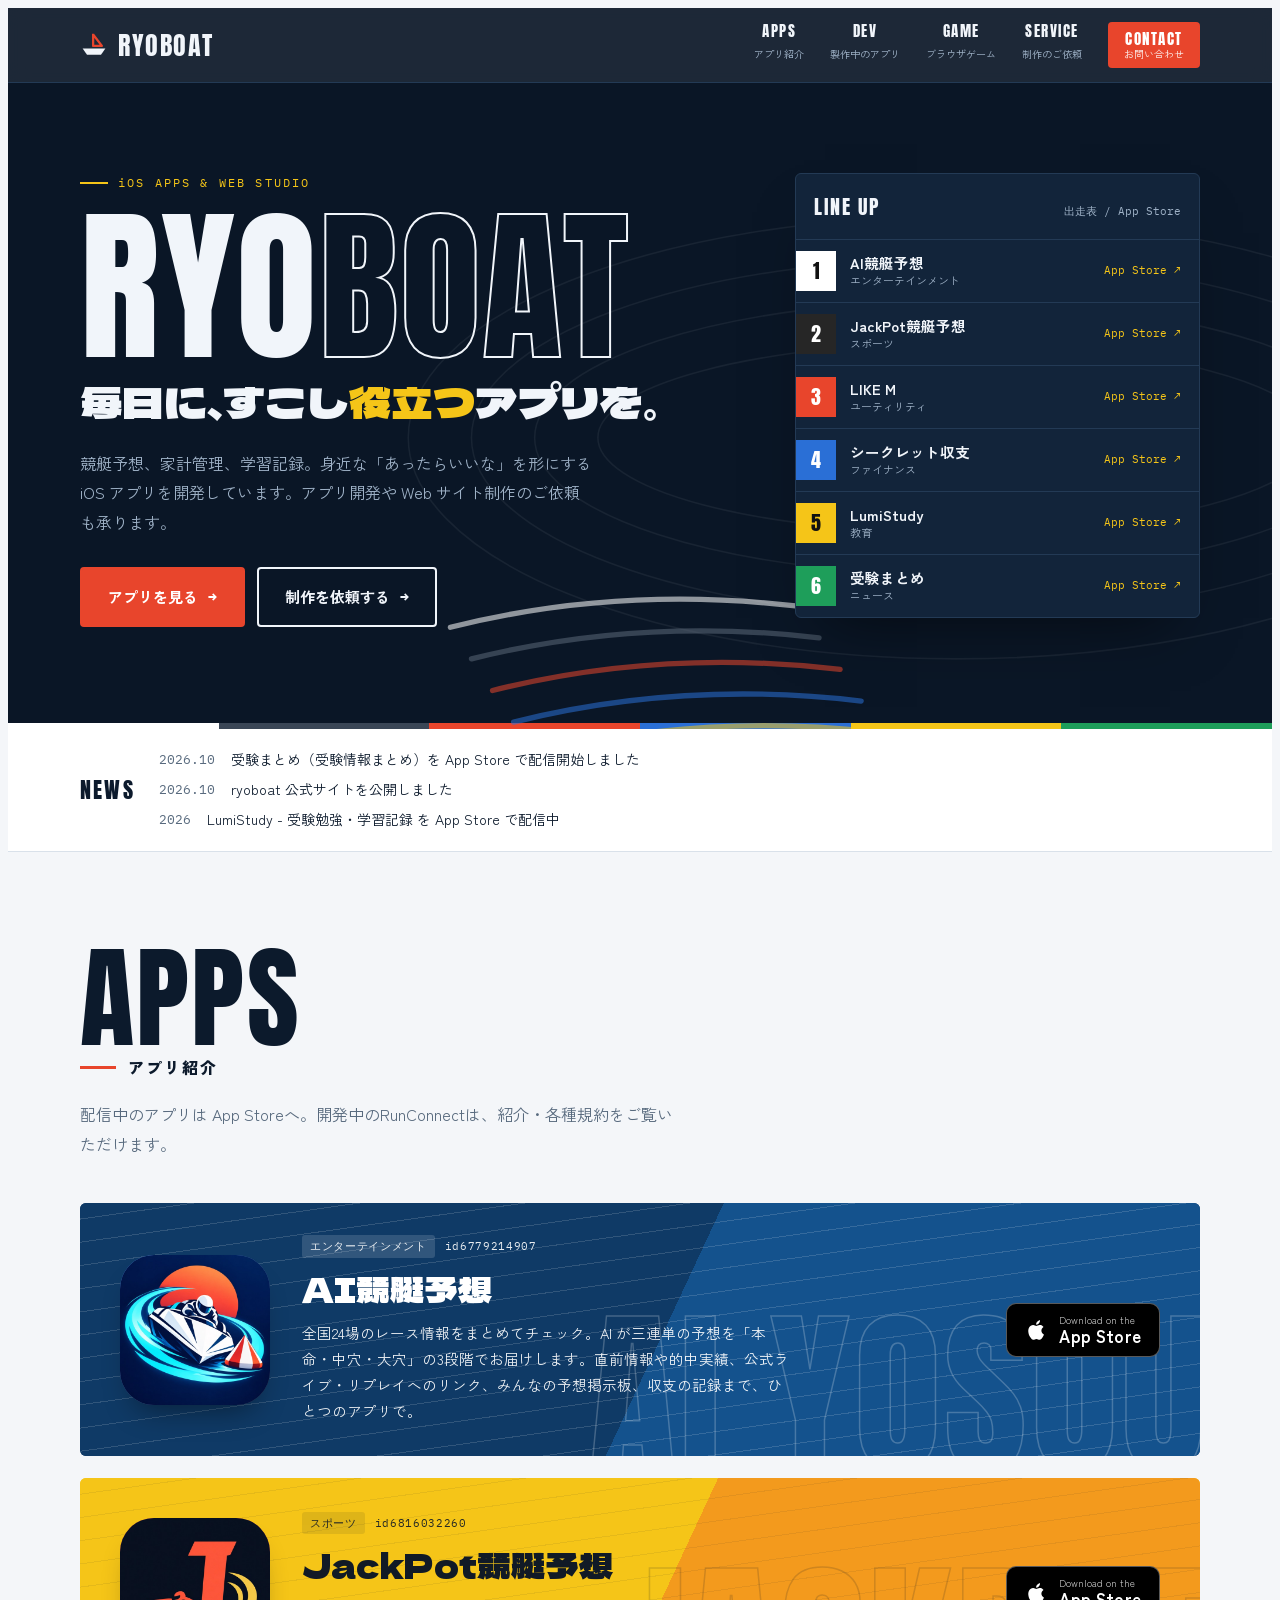
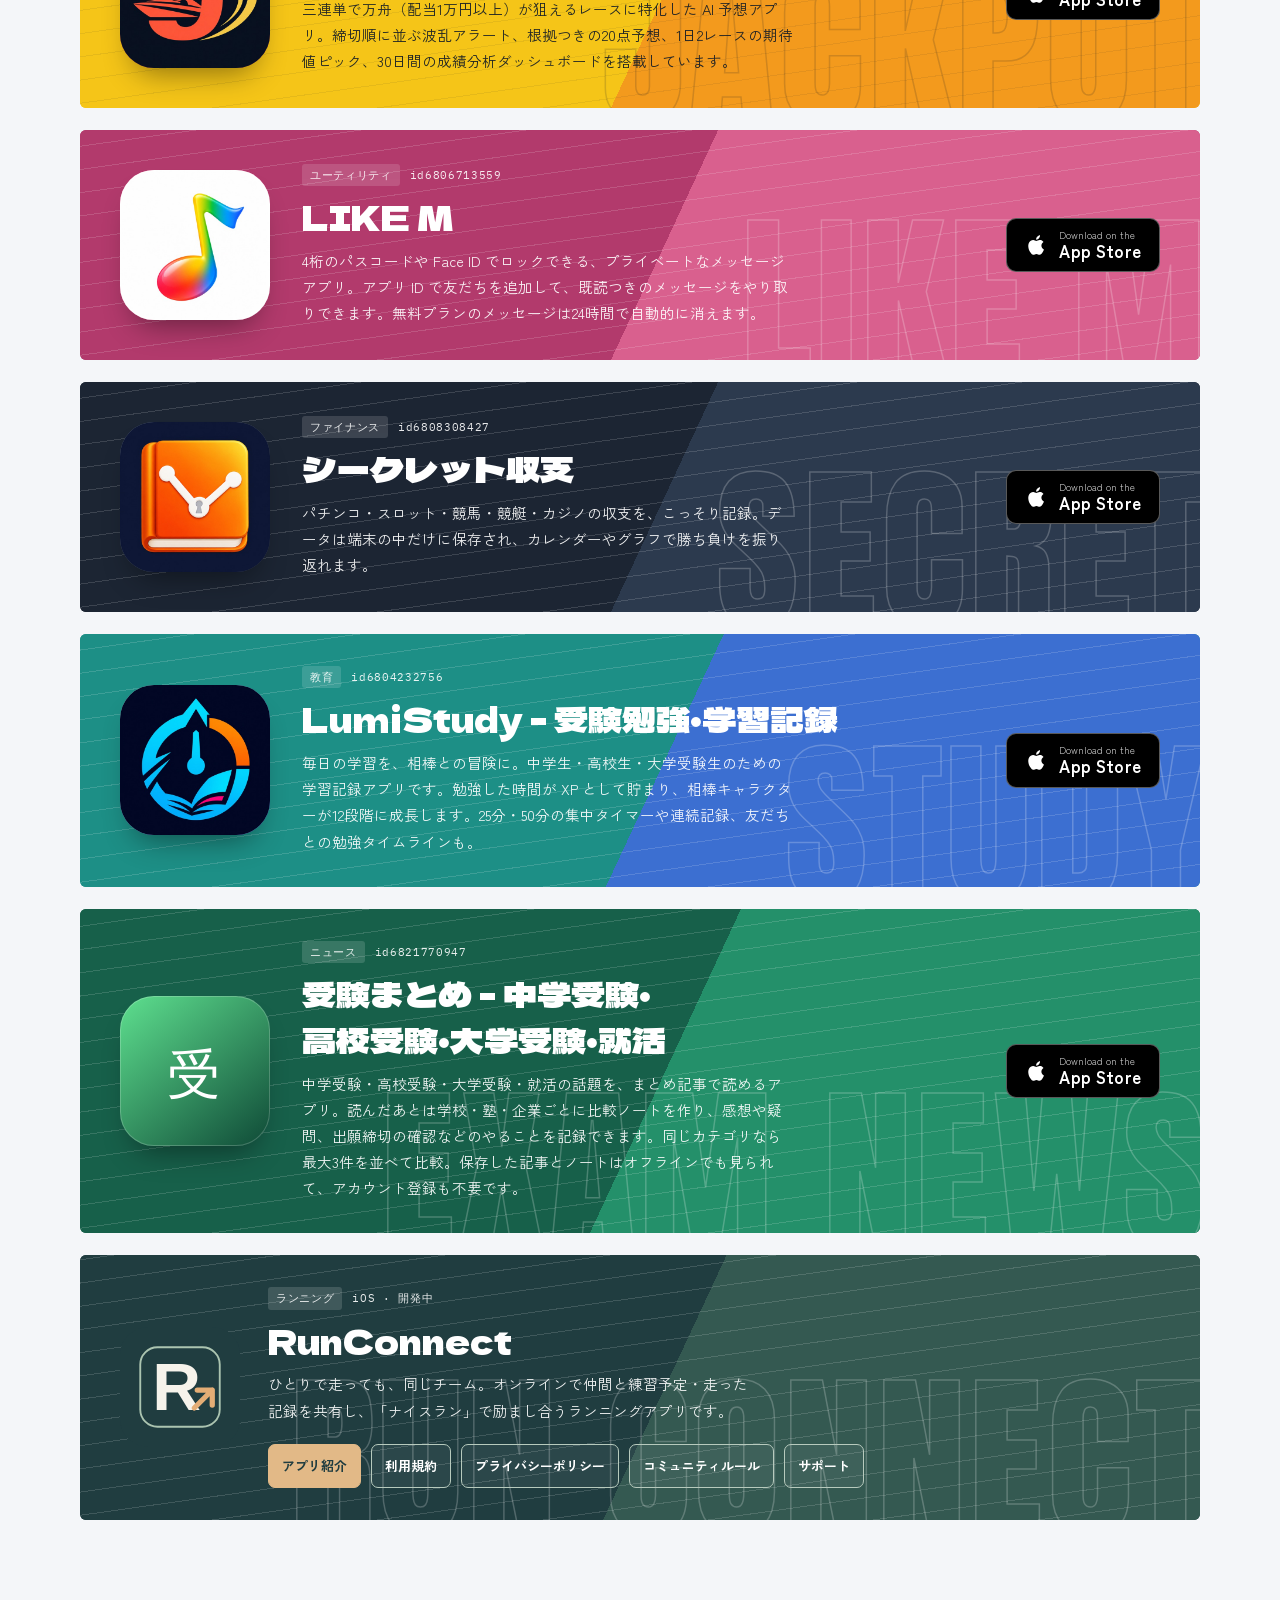
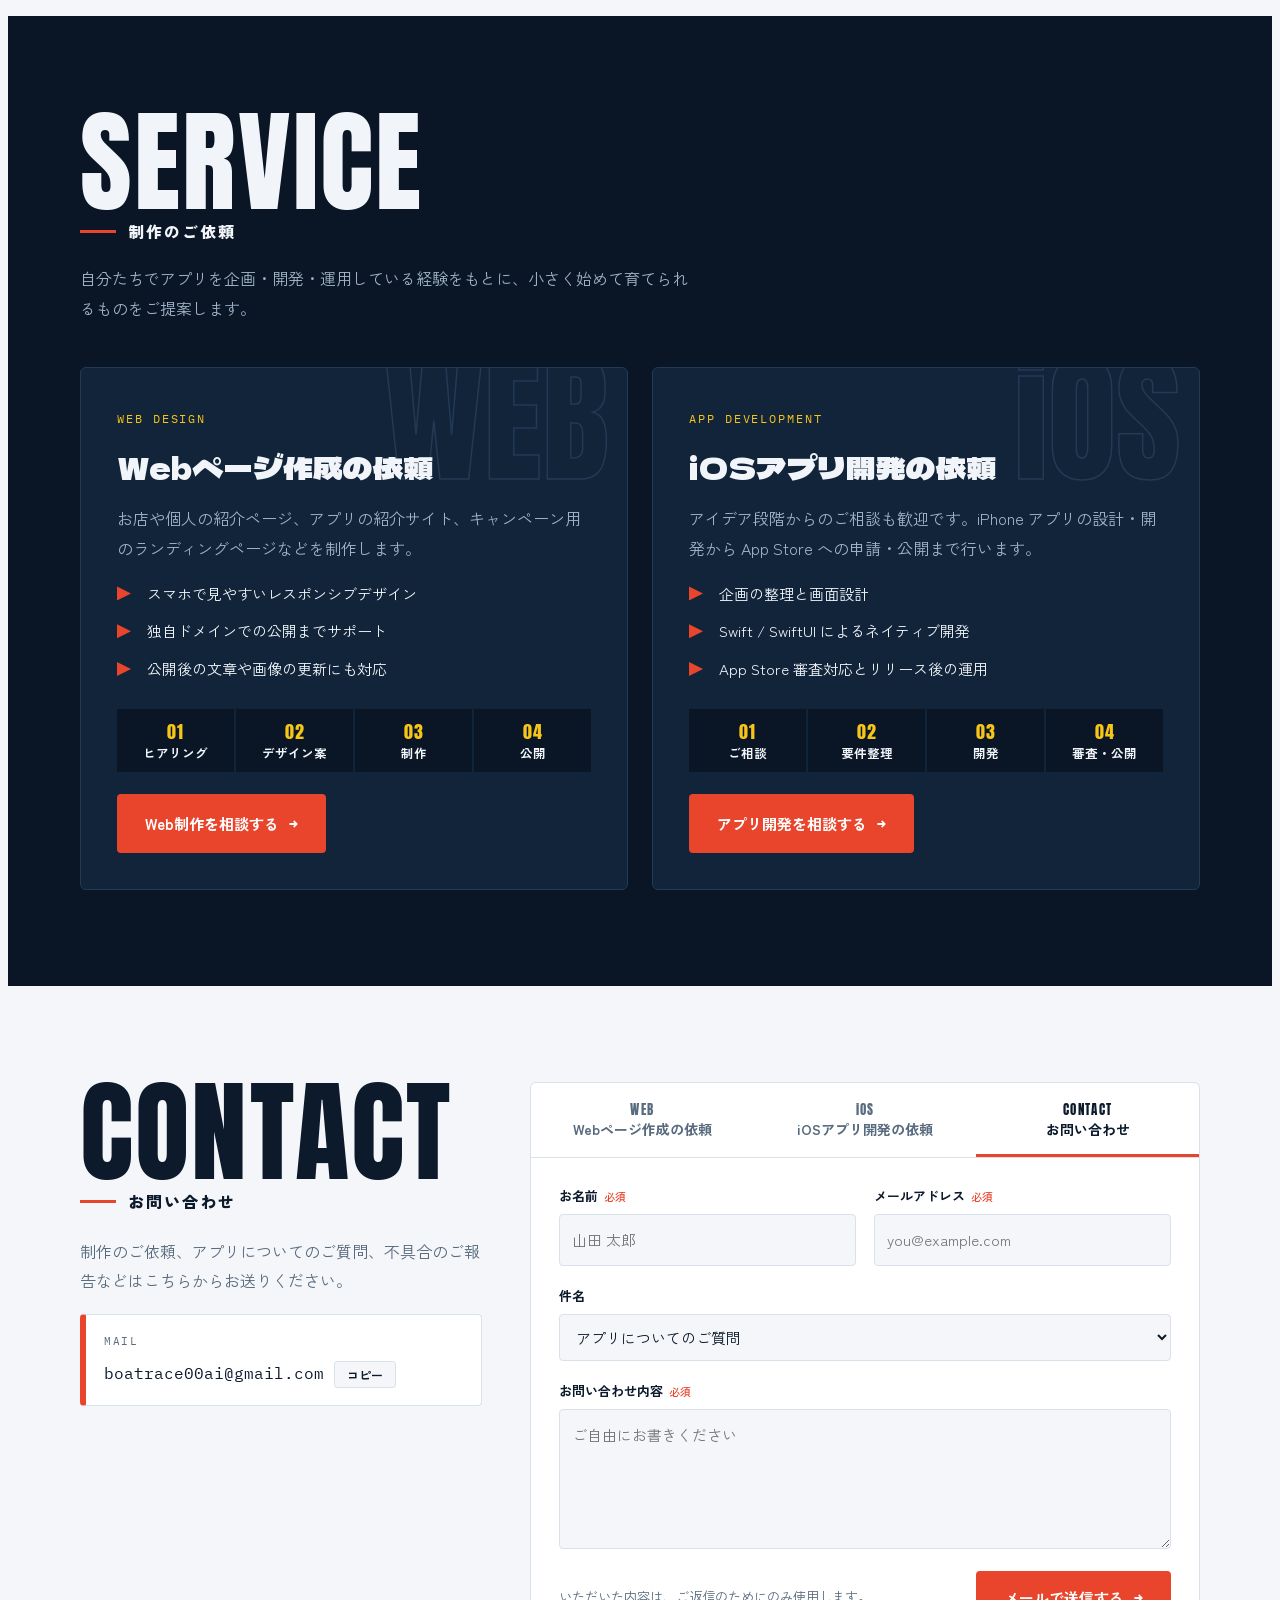
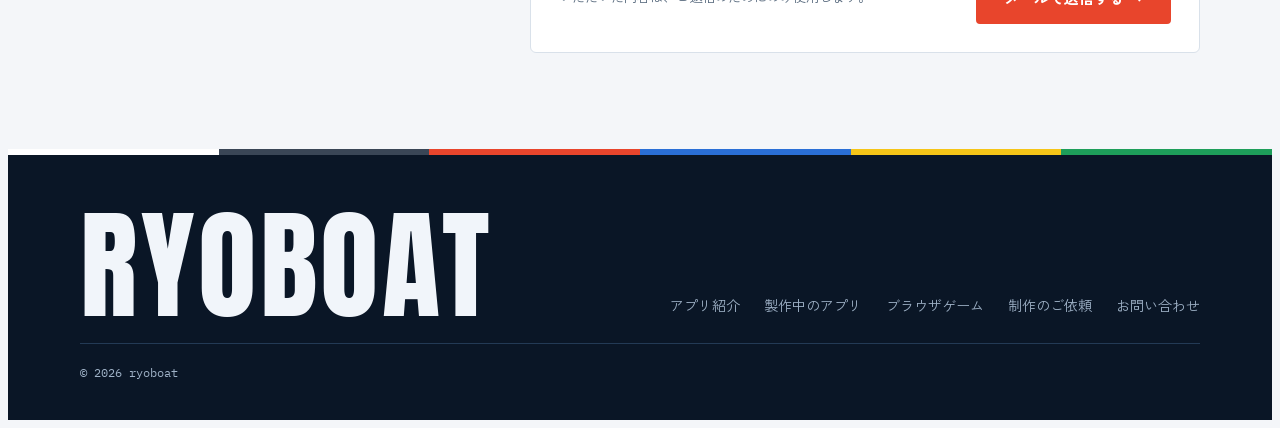
==== commit fb06007c: "Add GAME tab with a playable Orbit Pinball page; spread the upper bumpers" ====
--- a/index.html
+++ b/index.html
@@ -8,6 +8,12 @@
 <meta name="description" content="ryoboat（www.ryoboat.com）は iOS アプリの開発と Web ページ制作を行う個人スタジオです。AI競艇予想、JackPot競艇予想、LIKE M、シークレット収支、LumiStudy、受験まとめなどのアプリを App Store で配信中。アプリ開発・Webページ制作のご依頼も承ります。">
 <meta name="robots" content="index, follow">
 <link rel="canonical" href="https://www.ryoboat.com/">
+<link rel="icon" href="/favicon.ico" sizes="48x48">
+<link rel="icon" href="/favicon.svg" type="image/svg+xml">
+<link rel="icon" href="/favicon-96.png" type="image/png" sizes="96x96">
+<link rel="apple-touch-icon" href="/apple-touch-icon.png">
+<link rel="manifest" href="/site.webmanifest">
+<meta name="theme-color" content="#0a1626">
 <meta property="og:type" content="website">
 <meta property="og:url" content="https://www.ryoboat.com/">
 <meta property="og:site_name" content="ryoboat">
@@ -30,7 +36,7 @@
       "@id": "https://www.ryoboat.com/#organization",
       "name": "ryoboat",
       "url": "https://www.ryoboat.com/",
-      "logo": "https://www.ryoboat.com/ogp.png",
+      "logo": "https://www.ryoboat.com/icon-512.png",
       "description": "iOS アプリの開発と Web ページ制作を行う個人スタジオ"
     },
     {
@@ -140,7 +146,7 @@
 .nav .contact-link { background: var(--accent); color: var(--accent-ink); padding: 8px 16px; border-radius: 4px; }
 .nav .contact-link span { color: inherit; opacity: .85; }
 .nav .contact-link:hover b { color: inherit; }
-@media (max-width: 640px) { .nav .hide-sm { display: none; } }
+@media (max-width: 640px) { .nav .hide-sm { display: none; } .nav { gap: 4px 16px; } }
 
 /* Hero */
 .hero { position: relative; overflow: hidden; }
@@ -344,6 +350,7 @@
     <nav class="nav" aria-label="メインメニュー">
       <a href="#apps"><b>APPS</b><span>アプリ紹介</span></a>
       <a href="dev.html"><b>DEV</b><span>製作中のアプリ</span></a>
+      <a href="game.html"><b>GAME</b><span>ブラウザゲーム</span></a>
       <a href="#services" class="hide-sm"><b>SERVICE</b><span>制作のご依頼</span></a>
       <a href="#contact" class="contact-link"><b>CONTACT</b><span>お問い合わせ</span></a>
     </nav>
@@ -645,6 +652,7 @@
     <nav aria-label="フッター">
       <a href="#apps">アプリ紹介</a>
       <a href="dev.html">製作中のアプリ</a>
+      <a href="game.html">ブラウザゲーム</a>
       <a href="#services">制作のご依頼</a>
       <a href="#contact">お問い合わせ</a>
     </nav>
